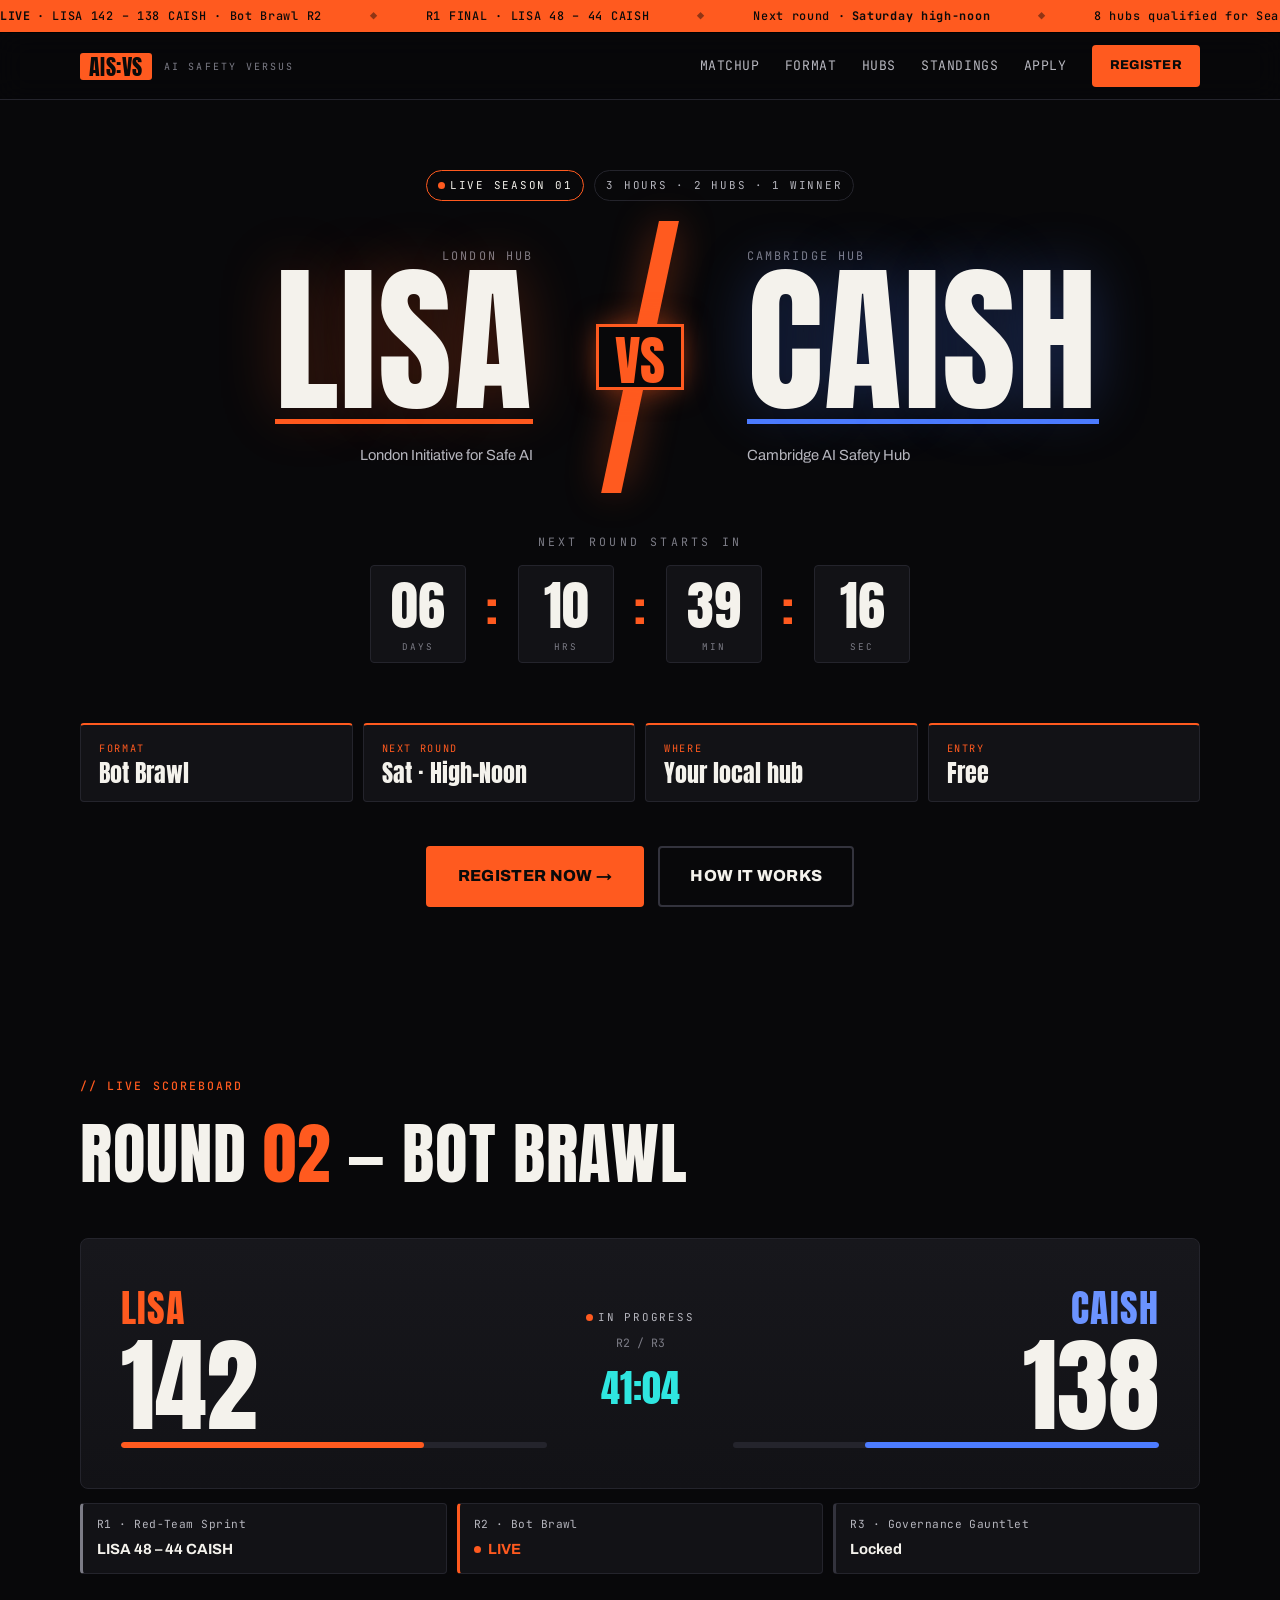
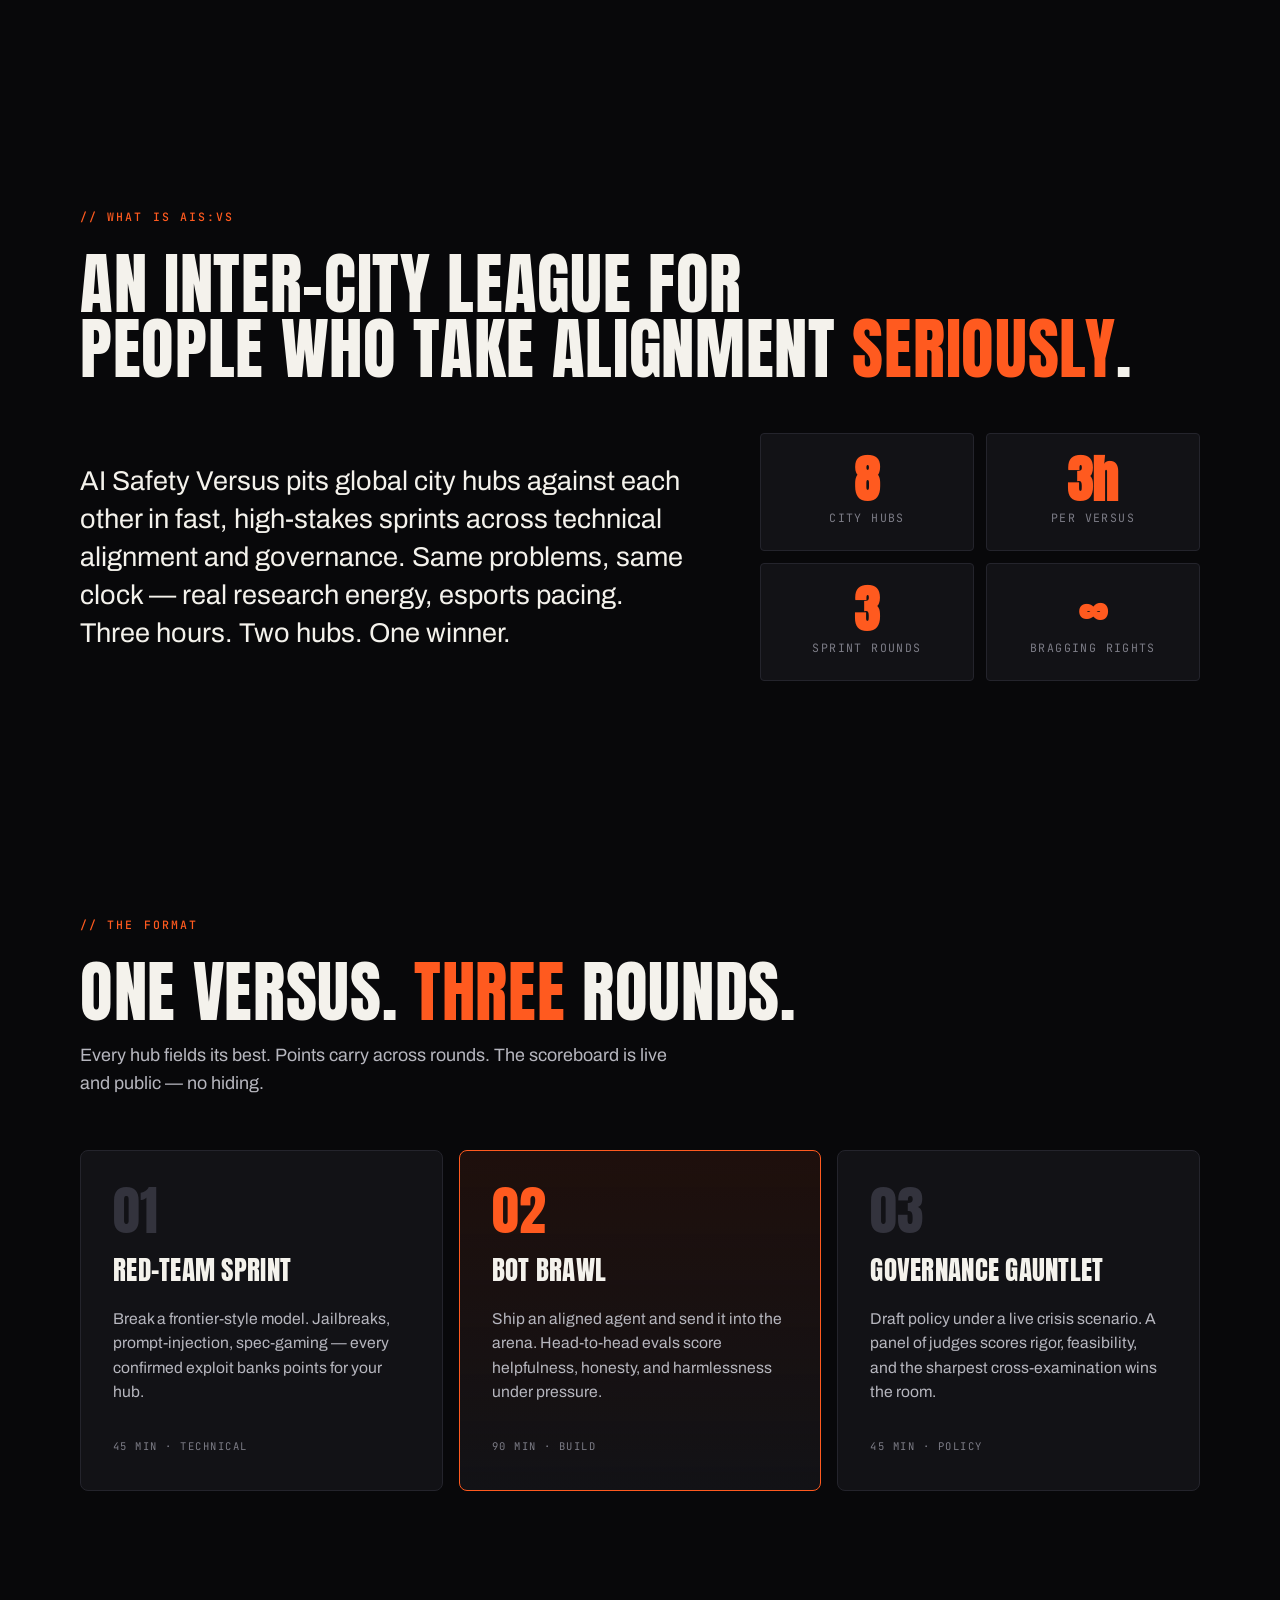
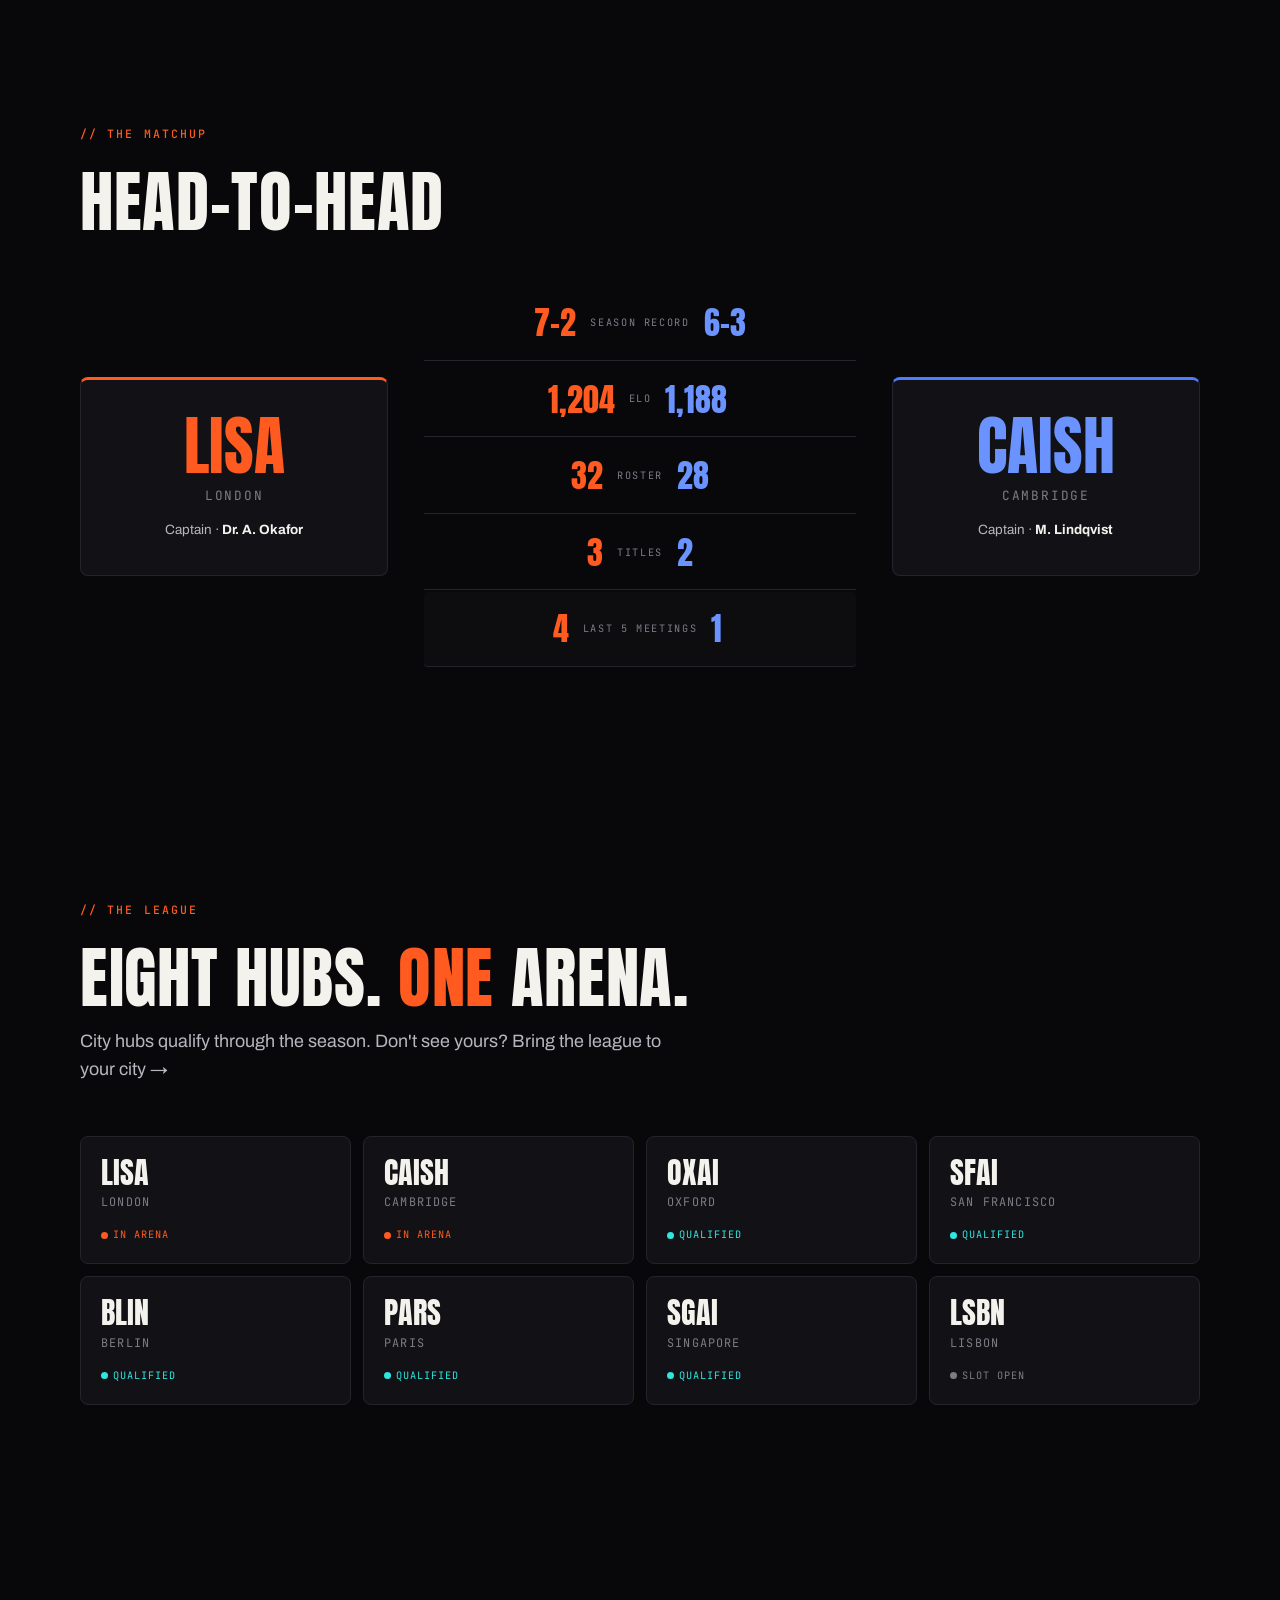
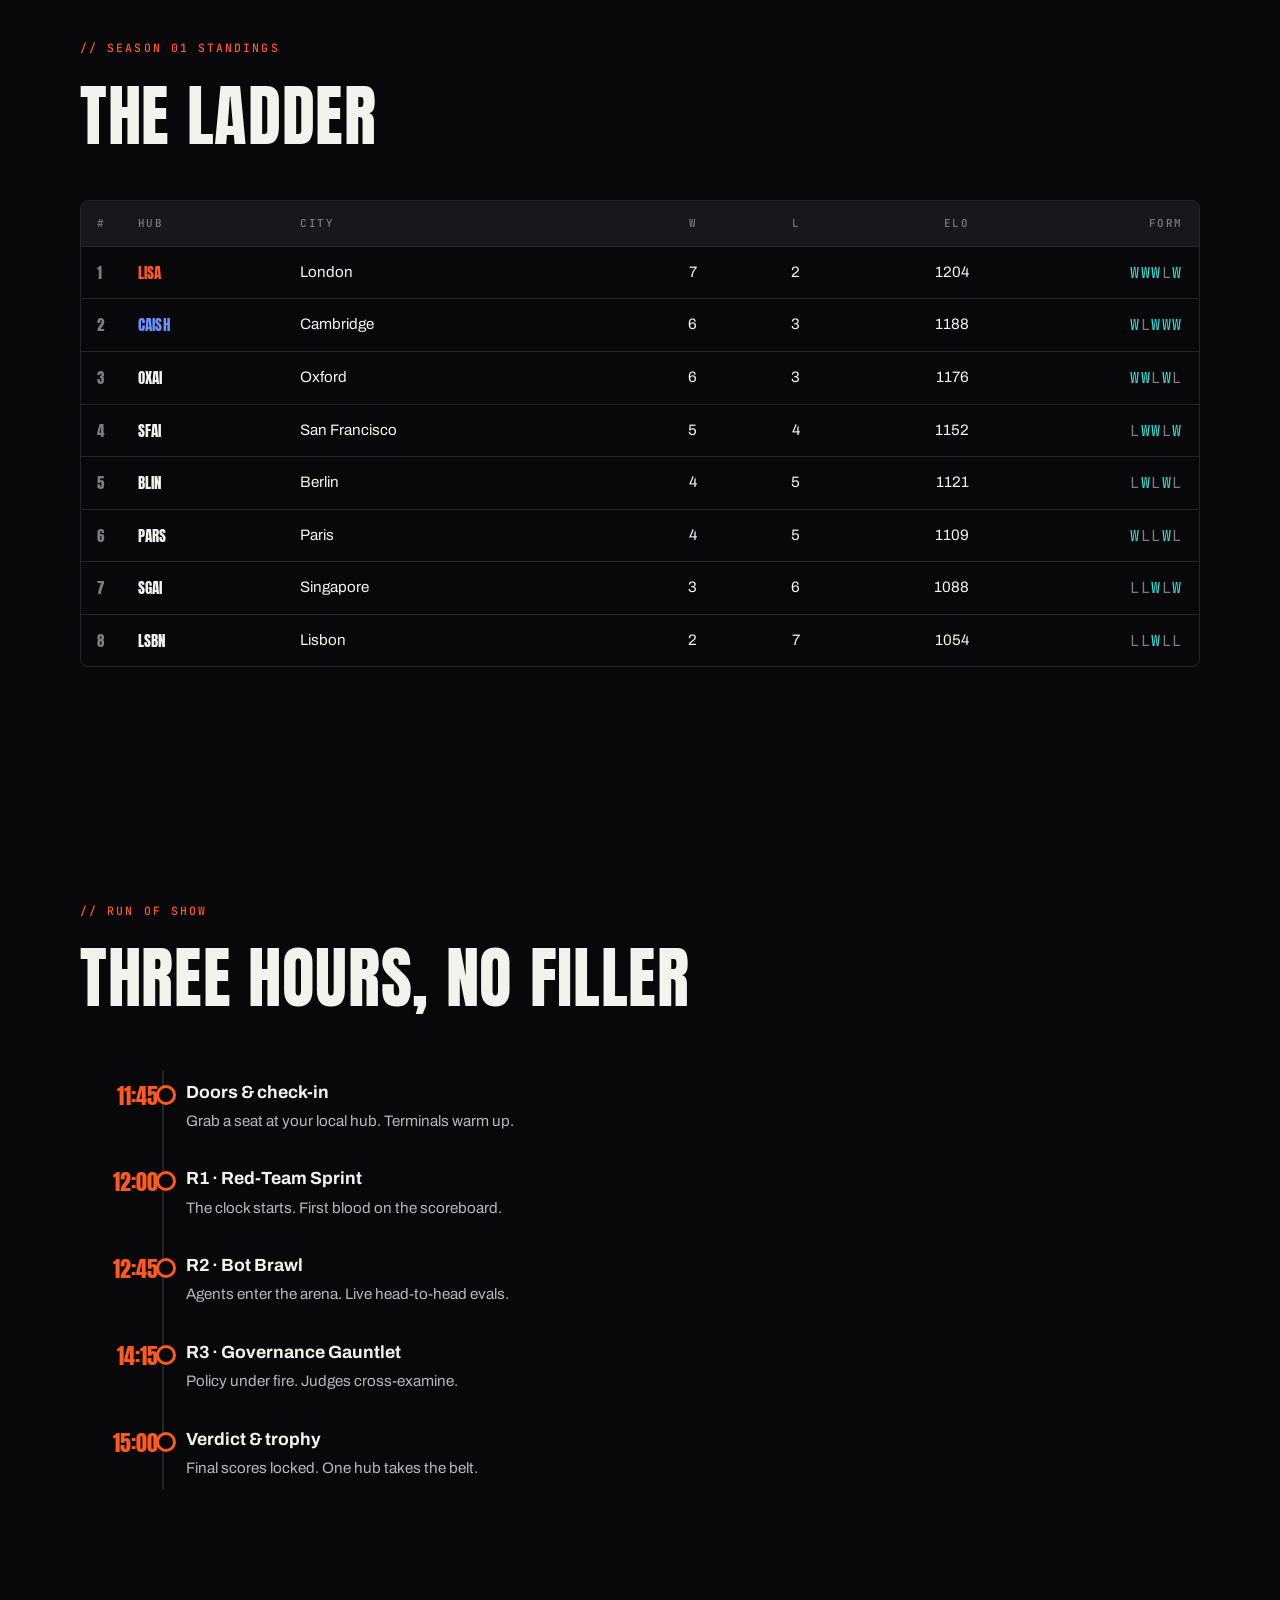
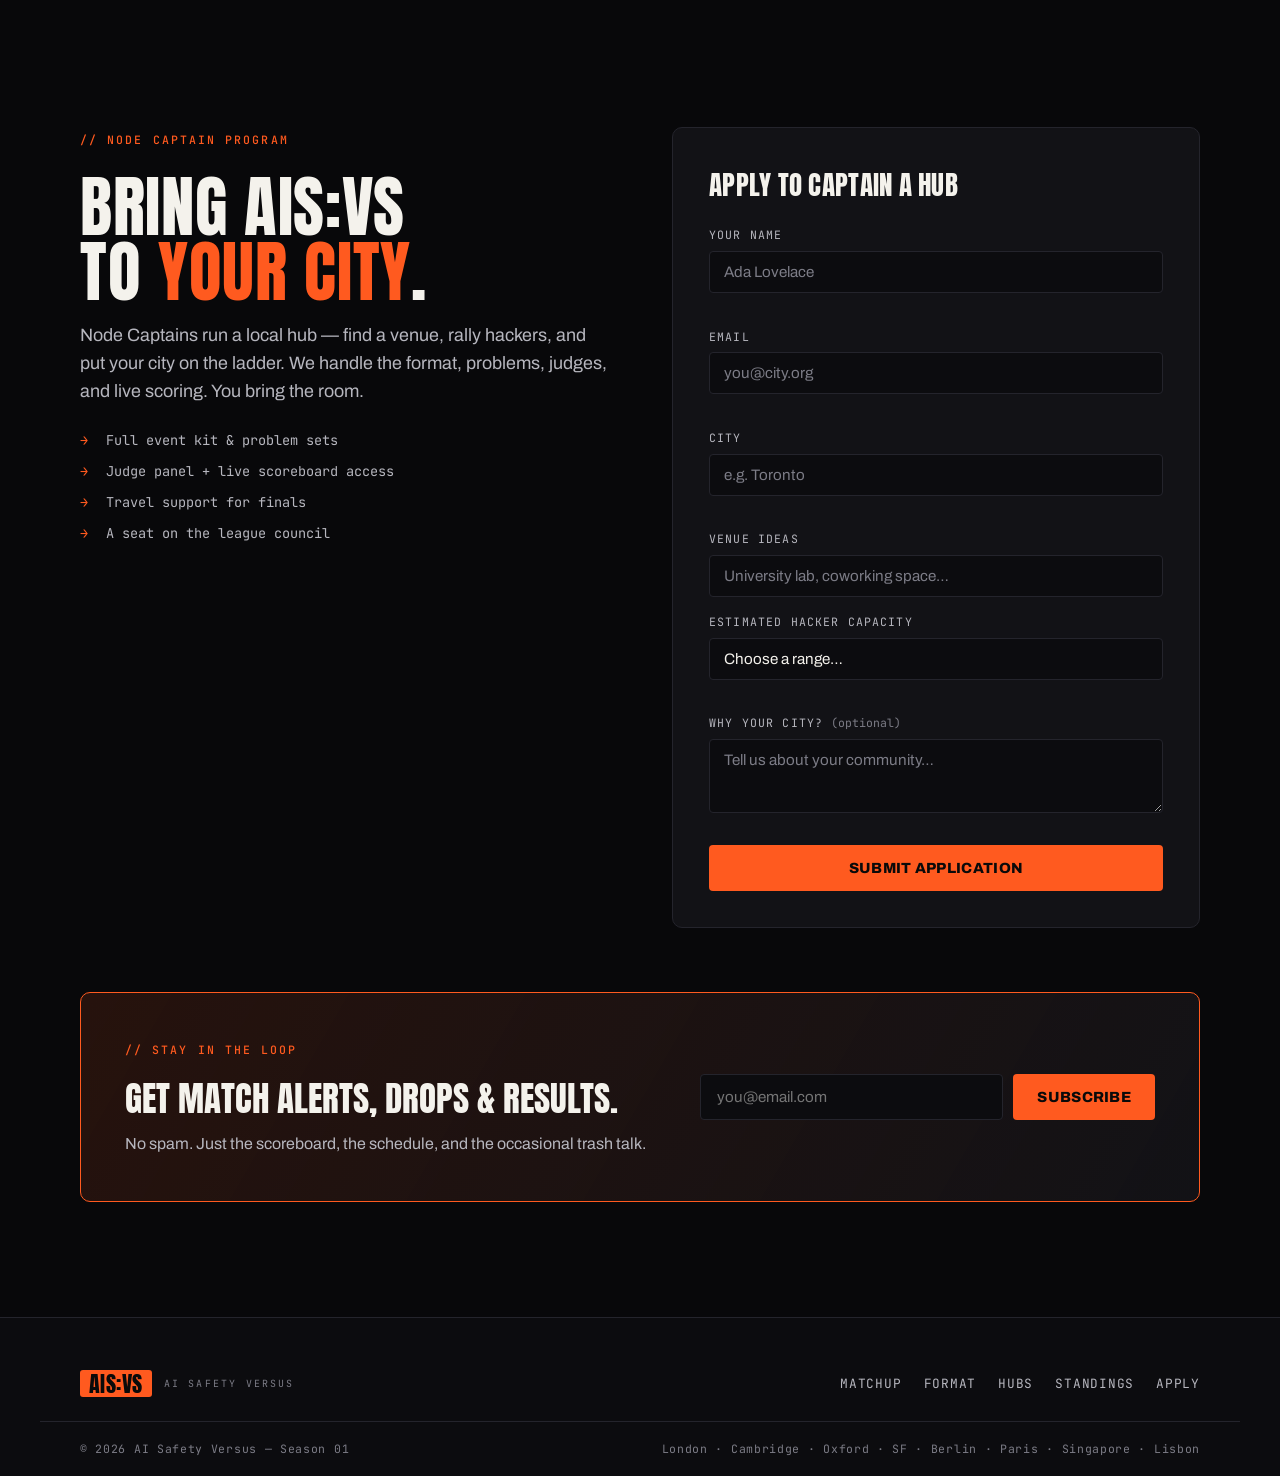
==== index.html @ 10d90e82 "Build AIS:VS website — LISA vs CAISH Season 01 MVP Add the official AI Safety Versus (AIS:VS) site: " ====
<!DOCTYPE html>
<html lang="en">
<head>
  <meta charset="UTF-8" />
  <meta name="viewport" content="width=device-width, initial-scale=1.0" />
  <title>AIS:VS — AI Safety Versus</title>
  <meta name="description" content="AI Safety Versus (AIS:VS): the inter-city AI safety hackathon league. Global city hubs go head-to-head in technical alignment and governance sprints. This weekend: LISA (London) vs CAISH (Cambridge)." />
  <meta name="theme-color" content="#0a0a0c" />

  <!-- Open Graph -->
  <meta property="og:title" content="AIS:VS — AI Safety Versus" />
  <meta property="og:description" content="3 Hours. 2 Hubs. 1 Winner. LISA vs CAISH — this Saturday, high-noon." />
  <meta property="og:type" content="website" />

  <link rel="icon" href="assets/favicon.svg" type="image/svg+xml" />

  <link rel="preconnect" href="https://fonts.googleapis.com" />
  <link rel="preconnect" href="https://fonts.gstatic.com" crossorigin />
  <link href="https://fonts.googleapis.com/css2?family=Anton&family=Archivo:wght@400;500;600;700;800;900&family=JetBrains+Mono:wght@400;500;700&display=swap" rel="stylesheet" />

  <link rel="stylesheet" href="styles.css" />
</head>
<body>
  <!-- ===== LIVE TICKER ===== -->
  <div class="ticker" id="ticker" aria-hidden="true">
    <div class="ticker__track" id="tickerTrack"></div>
  </div>

  <!-- ===== NAV ===== -->
  <header class="nav" id="nav">
    <div class="nav__inner">
      <a href="#top" class="brand" aria-label="AIS:VS home">
        <span class="brand__mark">AIS:VS</span>
        <span class="brand__sub">AI&nbsp;SAFETY&nbsp;VERSUS</span>
      </a>
      <nav class="nav__links" id="navLinks">
        <a href="#matchup">Matchup</a>
        <a href="#format">Format</a>
        <a href="#hubs">Hubs</a>
        <a href="#standings">Standings</a>
        <a href="#apply">Apply</a>
        <a href="#register" class="btn btn--sm btn--solid">Register</a>
      </nav>
      <button class="nav__toggle" id="navToggle" aria-label="Toggle menu" aria-expanded="false">
        <span></span><span></span><span></span>
      </button>
    </div>
  </header>

  <main id="top">
    <!-- ===== HERO / VERSUS ===== -->
    <section class="hero" id="hero">
      <div class="hero__grid-bg" aria-hidden="true"></div>
      <div class="hero__meta-top">
        <span class="tag tag--live"><span class="dot"></span>LIVE SEASON 01</span>
        <span class="tag">3 HOURS · 2 HUBS · 1 WINNER</span>
      </div>

      <div class="versus">
        <div class="versus__side versus__side--a">
          <span class="versus__label">LONDON HUB</span>
          <h1 class="versus__name">LISA</h1>
          <span class="versus__desc">London Initiative for Safe AI</span>
        </div>

        <div class="versus__vs" aria-hidden="true">
          <span class="versus__slash"></span>
          <span class="versus__vstext">VS</span>
        </div>

        <div class="versus__side versus__side--b">
          <span class="versus__label">CAMBRIDGE HUB</span>
          <h1 class="versus__name">CAISH</h1>
          <span class="versus__desc">Cambridge AI Safety Hub</span>
        </div>
      </div>

      <!-- Countdown -->
      <div class="countdown" id="countdown" aria-label="Countdown to next round">
        <span class="countdown__label">NEXT ROUND STARTS IN</span>
        <div class="countdown__clock" id="clock">
          <div class="cd"><span id="cd-d">00</span><small>DAYS</small></div>
          <span class="cd__sep">:</span>
          <div class="cd"><span id="cd-h">00</span><small>HRS</small></div>
          <span class="cd__sep">:</span>
          <div class="cd"><span id="cd-m">00</span><small>MIN</small></div>
          <span class="cd__sep">:</span>
          <div class="cd"><span id="cd-s">00</span><small>SEC</small></div>
        </div>
      </div>

      <!-- Meta cards -->
      <div class="metacards">
        <div class="metacard"><span class="metacard__k">FORMAT</span><span class="metacard__v">Bot Brawl</span></div>
        <div class="metacard"><span class="metacard__k">NEXT ROUND</span><span class="metacard__v">Sat · High-Noon</span></div>
        <div class="metacard"><span class="metacard__k">WHERE</span><span class="metacard__v">Your local hub</span></div>
        <div class="metacard"><span class="metacard__k">ENTRY</span><span class="metacard__v">Free</span></div>
      </div>

      <div class="hero__cta">
        <a href="#register" class="btn btn--solid btn--lg">Register Now →</a>
        <a href="#format" class="btn btn--ghost btn--lg">How it works</a>
      </div>
    </section>

    <!-- ===== LIVE SCOREBOARD ===== -->
    <section class="scoreboard reveal" id="scoreboard">
      <div class="section-head">
        <span class="eyebrow">// LIVE SCOREBOARD</span>
        <h2 class="section-title">Round <span class="accent">02</span> — Bot Brawl</h2>
      </div>

      <div class="board">
        <div class="board__team board__team--a">
          <div class="board__name">LISA</div>
          <div class="board__score" data-count="142">0</div>
          <div class="board__meter"><i style="--w:71%"></i></div>
        </div>

        <div class="board__center">
          <span class="board__status"><span class="dot"></span>IN PROGRESS</span>
          <span class="board__round">R2 / R3</span>
          <span class="board__timer" id="boardTimer">41:07</span>
        </div>

        <div class="board__team board__team--b">
          <div class="board__name">CAISH</div>
          <div class="board__score" data-count="138">0</div>
          <div class="board__meter board__meter--b"><i style="--w:69%"></i></div>
        </div>
      </div>

      <div class="board__rounds">
        <div class="roundpill roundpill--done"><span>R1 · Red-Team Sprint</span><b>LISA 48 – 44 CAISH</b></div>
        <div class="roundpill roundpill--live"><span>R2 · Bot Brawl</span><b class="live-txt"><span class="dot"></span>LIVE</b></div>
        <div class="roundpill"><span>R3 · Governance Gauntlet</span><b>Locked</b></div>
      </div>
    </section>

    <!-- ===== ABOUT ===== -->
    <section class="about reveal" id="about">
      <div class="section-head">
        <span class="eyebrow">// WHAT IS AIS:VS</span>
        <h2 class="section-title">An inter-city league for<br />people who take alignment <span class="accent">seriously</span>.</h2>
      </div>
      <div class="about__grid">
        <p class="about__lede">AI&nbsp;Safety&nbsp;Versus pits global city hubs against each other in fast, high-stakes sprints across technical alignment and governance. Same problems, same clock — real research energy, esports pacing. Three hours. Two hubs. One winner.</p>
        <div class="statgrid">
          <div class="stat"><b>8</b><span>City hubs</span></div>
          <div class="stat"><b>3h</b><span>Per versus</span></div>
          <div class="stat"><b>3</b><span>Sprint rounds</span></div>
          <div class="stat"><b>∞</b><span>Bragging rights</span></div>
        </div>
      </div>
    </section>

    <!-- ===== FORMAT ===== -->
    <section class="format reveal" id="format">
      <div class="section-head">
        <span class="eyebrow">// THE FORMAT</span>
        <h2 class="section-title">One versus. <span class="accent">Three</span> rounds.</h2>
        <p class="section-sub">Every hub fields its best. Points carry across rounds. The scoreboard is live and public — no hiding.</p>
      </div>

      <div class="cards">
        <article class="card">
          <span class="card__idx">01</span>
          <h3 class="card__title">Red-Team Sprint</h3>
          <p class="card__body">Break a frontier-style model. Jailbreaks, prompt-injection, spec-gaming — every confirmed exploit banks points for your hub.</p>
          <span class="card__tag">45 MIN · TECHNICAL</span>
        </article>
        <article class="card card--accent">
          <span class="card__idx">02</span>
          <h3 class="card__title">Bot Brawl</h3>
          <p class="card__body">Ship an aligned agent and send it into the arena. Head-to-head evals score helpfulness, honesty, and harmlessness under pressure.</p>
          <span class="card__tag">90 MIN · BUILD</span>
        </article>
        <article class="card">
          <span class="card__idx">03</span>
          <h3 class="card__title">Governance Gauntlet</h3>
          <p class="card__body">Draft policy under a live crisis scenario. A panel of judges scores rigor, feasibility, and the sharpest cross-examination wins the room.</p>
          <span class="card__tag">45 MIN · POLICY</span>
        </article>
      </div>
    </section>

    <!-- ===== MATCHUP ===== -->
    <section class="matchup reveal" id="matchup">
      <div class="section-head">
        <span class="eyebrow">// THE MATCHUP</span>
        <h2 class="section-title">Head&#8209;to&#8209;head</h2>
      </div>

      <div class="h2h">
        <div class="h2h__col h2h__col--a">
          <div class="h2h__crest">LISA</div>
          <div class="h2h__city">London</div>
          <div class="h2h__cap">Captain · <b>Dr. A. Okafor</b></div>
        </div>

        <div class="h2h__mid">
          <div class="h2h__row"><span class="h2h__a">7-2</span><em>SEASON RECORD</em><span class="h2h__b">6-3</span></div>
          <div class="h2h__row"><span class="h2h__a">1,204</span><em>ELO</em><span class="h2h__b">1,188</span></div>
          <div class="h2h__row"><span class="h2h__a">32</span><em>ROSTER</em><span class="h2h__b">28</span></div>
          <div class="h2h__row"><span class="h2h__a">3</span><em>TITLES</em><span class="h2h__b">2</span></div>
          <div class="h2h__row h2h__row--head"><span class="h2h__a">4</span><em>LAST 5 MEETINGS</em><span class="h2h__b">1</span></div>
        </div>

        <div class="h2h__col h2h__col--b">
          <div class="h2h__crest">CAISH</div>
          <div class="h2h__city">Cambridge</div>
          <div class="h2h__cap">Captain · <b>M. Lindqvist</b></div>
        </div>
      </div>
    </section>

    <!-- ===== CITY HUBS ===== -->
    <section class="hubs reveal" id="hubs">
      <div class="section-head">
        <span class="eyebrow">// THE LEAGUE</span>
        <h2 class="section-title">Eight hubs. <span class="accent">One</span> arena.</h2>
        <p class="section-sub">City hubs qualify through the season. Don't see yours? Bring the league to your city →</p>
      </div>
      <div class="hubgrid" id="hubgrid"><!-- injected by app.js --></div>
    </section>

    <!-- ===== STANDINGS ===== -->
    <section class="standings reveal" id="standings">
      <div class="section-head">
        <span class="eyebrow">// SEASON 01 STANDINGS</span>
        <h2 class="section-title">The ladder</h2>
      </div>
      <div class="table-wrap">
        <table class="ladder">
          <thead>
            <tr><th>#</th><th>Hub</th><th>City</th><th class="num">W</th><th class="num">L</th><th class="num">ELO</th><th class="num">Form</th></tr>
          </thead>
          <tbody id="ladderBody"><!-- injected by app.js --></tbody>
        </table>
      </div>
    </section>

    <!-- ===== SCHEDULE ===== -->
    <section class="schedule reveal" id="schedule">
      <div class="section-head">
        <span class="eyebrow">// RUN OF SHOW</span>
        <h2 class="section-title">Three hours, no filler</h2>
      </div>
      <ol class="timeline">
        <li><span class="timeline__t">11:45</span><div><b>Doors &amp; check-in</b><p>Grab a seat at your local hub. Terminals warm up.</p></div></li>
        <li><span class="timeline__t">12:00</span><div><b>R1 · Red-Team Sprint</b><p>The clock starts. First blood on the scoreboard.</p></div></li>
        <li><span class="timeline__t">12:45</span><div><b>R2 · Bot Brawl</b><p>Agents enter the arena. Live head-to-head evals.</p></div></li>
        <li><span class="timeline__t">14:15</span><div><b>R3 · Governance Gauntlet</b><p>Policy under fire. Judges cross-examine.</p></div></li>
        <li><span class="timeline__t">15:00</span><div><b>Verdict &amp; trophy</b><p>Final scores locked. One hub takes the belt.</p></div></li>
      </ol>
    </section>

    <!-- ===== APPLY: NODE CAPTAIN + NEWSLETTER ===== -->
    <section class="apply reveal" id="apply">
      <div class="apply__grid">
        <div class="apply__intro">
          <span class="eyebrow">// NODE CAPTAIN PROGRAM</span>
          <h2 class="section-title">Bring AIS:VS<br />to <span class="accent">your city</span>.</h2>
          <p class="section-sub">Node Captains run a local hub — find a venue, rally hackers, and put your city on the ladder. We handle the format, problems, judges, and live scoring. You bring the room.</p>
          <ul class="perks">
            <li>Full event kit &amp; problem sets</li>
            <li>Judge panel + live scoreboard access</li>
            <li>Travel support for finals</li>
            <li>A seat on the league council</li>
          </ul>
        </div>

        <form class="form" id="captainForm" novalidate>
          <h3 class="form__title">Apply to captain a hub</h3>

          <div class="field">
            <label for="f-name">Your name</label>
            <input id="f-name" name="name" type="text" autocomplete="name" required placeholder="Ada Lovelace" />
            <span class="field__err" data-for="name"></span>
          </div>

          <div class="field">
            <label for="f-email">Email</label>
            <input id="f-email" name="email" type="email" autocomplete="email" required placeholder="you@city.org" />
            <span class="field__err" data-for="email"></span>
          </div>

          <div class="field">
            <label for="f-city">City</label>
            <input id="f-city" name="city" type="text" required placeholder="e.g. Toronto" />
            <span class="field__err" data-for="city"></span>
          </div>

          <div class="field">
            <label for="f-venue">Venue ideas</label>
            <input id="f-venue" name="venue" type="text" placeholder="University lab, coworking space…" />
          </div>

          <div class="field">
            <label for="f-capacity">Estimated hacker capacity</label>
            <select id="f-capacity" name="capacity" required>
              <option value="" disabled selected>Choose a range…</option>
              <option>Under 20</option>
              <option>20–50</option>
              <option>50–100</option>
              <option>100+</option>
            </select>
            <span class="field__err" data-for="capacity"></span>
          </div>

          <div class="field">
            <label for="f-note">Why your city? <span class="opt">(optional)</span></label>
            <textarea id="f-note" name="note" rows="3" placeholder="Tell us about your community…"></textarea>
          </div>

          <button type="submit" class="btn btn--solid btn--block">Submit application</button>
          <p class="form__ok" id="formOk" hidden>✓ Application received. We'll be in touch at the email above.</p>
        </form>
      </div>

      <!-- Newsletter -->
      <div class="newsletter" id="register">
        <div class="newsletter__text">
          <span class="eyebrow">// STAY IN THE LOOP</span>
          <h3>Get match alerts, drops &amp; results.</h3>
          <p>No spam. Just the scoreboard, the schedule, and the occasional trash talk.</p>
        </div>
        <form class="newsletter__form" id="newsForm" novalidate>
          <input id="newsEmail" type="email" required placeholder="you@email.com" aria-label="Email address" />
          <button type="submit" class="btn btn--solid">Subscribe</button>
          <p class="newsletter__ok" id="newsOk" hidden>✓ You're on the list.</p>
        </form>
      </div>
    </section>
  </main>

  <!-- ===== FOOTER ===== -->
  <footer class="footer">
    <div class="footer__top">
      <div class="brand">
        <span class="brand__mark">AIS:VS</span>
        <span class="brand__sub">AI&nbsp;SAFETY&nbsp;VERSUS</span>
      </div>
      <nav class="footer__links">
        <a href="#matchup">Matchup</a>
        <a href="#format">Format</a>
        <a href="#hubs">Hubs</a>
        <a href="#standings">Standings</a>
        <a href="#apply">Apply</a>
      </nav>
    </div>
    <div class="footer__bar">
      <span>© <span id="year"></span> AI Safety Versus — Season 01</span>
      <span class="footer__cities">London · Cambridge · Oxford · SF · Berlin · Paris · Singapore · Lisbon</span>
    </div>
  </footer>

  <script src="app.js"></script>
</body>
</html>
---- styles.css ----
/* ============================================================
   AIS:VS — AI Safety Versus
   Design system: esports energy × research-lab precision
   ============================================================ */

:root {
  /* palette */
  --bg:        #08080a;
  --bg-2:      #0c0c0f;
  --panel:     #121216;
  --panel-2:   #17171c;
  --line:      #24242c;
  --line-2:    #33333d;

  --ink:       #f4f2ec;
  --ink-dim:   #b6b6be;
  --ink-mute:  #7c7c86;

  --orange:    #ff5a1f;   /* brand / LISA */
  --orange-2:  #ff7a3c;
  --blue:      #4d7cff;   /* CAISH */
  --blue-2:    #6b93ff;
  --cyan:      #2fe6e0;   /* terminal accent */

  --a: var(--orange);     /* team A */
  --b: var(--blue);       /* team B */

  /* type */
  --display: "Anton", "Archivo", system-ui, sans-serif;
  --sans: "Archivo", system-ui, -apple-system, sans-serif;
  --mono: "JetBrains Mono", ui-monospace, monospace;

  --maxw: 1200px;
  --nav-h: 66px;
  --radius: 4px;
  --ease: cubic-bezier(.2,.7,.2,1);
}

* { box-sizing: border-box; }

html { scroll-behavior: smooth; scroll-padding-top: calc(var(--nav-h) + 44px); }

body {
  margin: 0;
  background: var(--bg);
  color: var(--ink);
  font-family: var(--sans);
  font-size: 16px;
  line-height: 1.55;
  -webkit-font-smoothing: antialiased;
  overflow-x: hidden;
}

img { max-width: 100%; display: block; }
a { color: inherit; text-decoration: none; }

::selection { background: var(--orange); color: #000; }

/* ---------- shared ---------- */
.accent { color: var(--orange); }

.eyebrow {
  font-family: var(--mono);
  font-size: .72rem;
  letter-spacing: .18em;
  color: var(--orange);
  text-transform: uppercase;
  font-weight: 500;
}

section {
  max-width: var(--maxw);
  margin: 0 auto;
  padding: clamp(56px, 9vw, 120px) clamp(18px, 5vw, 40px);
}

.section-head { margin-bottom: clamp(28px, 5vw, 52px); }

.section-title {
  font-family: var(--display);
  font-weight: 400;
  font-size: clamp(2.1rem, 6vw, 4.2rem);
  line-height: .96;
  letter-spacing: .01em;
  text-transform: uppercase;
  margin: .35em 0 0;
}

.section-sub {
  color: var(--ink-dim);
  max-width: 60ch;
  margin: 1em 0 0;
  font-size: clamp(1rem, 1.4vw, 1.12rem);
}

/* ---------- buttons ---------- */
.btn {
  --pad: 13px 22px;
  display: inline-flex;
  align-items: center;
  justify-content: center;
  gap: .5em;
  padding: var(--pad);
  font-family: var(--sans);
  font-weight: 800;
  font-size: .92rem;
  letter-spacing: .02em;
  text-transform: uppercase;
  border: 2px solid transparent;
  border-radius: var(--radius);
  cursor: pointer;
  transition: transform .12s var(--ease), background .18s, color .18s, box-shadow .18s;
  white-space: nowrap;
}
.btn:active { transform: translateY(1px); }
.btn--solid { background: var(--orange); color: #0a0a0a; }
.btn--solid:hover { background: var(--orange-2); box-shadow: 0 0 0 1px var(--orange), 0 8px 30px -8px var(--orange); }
.btn--ghost { border-color: var(--line-2); color: var(--ink); background: transparent; }
.btn--ghost:hover { border-color: var(--ink); background: rgba(255,255,255,.04); }
.btn--sm { --pad: 9px 16px; font-size: .8rem; }
.btn--lg { --pad: 16px 30px; font-size: 1rem; }
.btn--block { width: 100%; margin-top: 8px; }

/* ---------- tags / dots ---------- */
.tag {
  display: inline-flex; align-items: center; gap: .5em;
  font-family: var(--mono);
  font-size: .68rem;
  letter-spacing: .16em;
  color: var(--ink-dim);
  border: 1px solid var(--line);
  padding: 6px 11px;
  border-radius: 999px;
  text-transform: uppercase;
}
.tag--live { color: var(--ink); border-color: var(--orange); }
.dot {
  width: 7px; height: 7px; border-radius: 50%;
  background: var(--orange);
  box-shadow: 0 0 0 0 rgba(255,90,31,.6);
  animation: pulse 1.6s infinite;
  display: inline-block;
}
@keyframes pulse {
  0%   { box-shadow: 0 0 0 0 rgba(255,90,31,.55); }
  70%  { box-shadow: 0 0 0 7px rgba(255,90,31,0); }
  100% { box-shadow: 0 0 0 0 rgba(255,90,31,0); }
}

/* ============================================================
   TICKER
   ============================================================ */
.ticker {
  position: relative;
  z-index: 60;
  background: var(--orange);
  color: #0a0a0a;
  overflow: hidden;
  border-bottom: 1px solid #000;
}
.ticker__track {
  display: inline-flex;
  gap: 3rem;
  white-space: nowrap;
  padding: 7px 0;
  font-family: var(--mono);
  font-size: .74rem;
  letter-spacing: .06em;
  font-weight: 500;
  will-change: transform;
  animation: scroll-x 34s linear infinite;
}
.ticker:hover .ticker__track { animation-play-state: paused; }
.ticker__track span { display: inline-flex; align-items: center; gap: .5em; }
.ticker__track b { font-weight: 700; }
.ticker__track .sep { opacity: .45; }
@keyframes scroll-x { from { transform: translateX(0); } to { transform: translateX(-50%); } }

/* ============================================================
   NAV
   ============================================================ */
.nav {
  position: sticky;
  top: 0;
  z-index: 50;
  background: rgba(8,8,10,.72);
  backdrop-filter: blur(14px);
  border-bottom: 1px solid var(--line);
  transition: border-color .3s, background .3s;
}
.nav.is-scrolled { background: rgba(8,8,10,.92); }
.nav__inner {
  max-width: var(--maxw);
  margin: 0 auto;
  height: var(--nav-h);
  padding: 0 clamp(18px, 5vw, 40px);
  display: flex;
  align-items: center;
  justify-content: space-between;
}
.brand { display: inline-flex; align-items: center; gap: 12px; }
.brand__mark {
  font-family: var(--display);
  font-size: 1.4rem;
  letter-spacing: .02em;
  background: var(--orange);
  color: #0a0a0a;
  padding: 3px 9px 1px;
  border-radius: 3px;
  line-height: 1;
}
.brand__sub {
  font-family: var(--mono);
  font-size: .62rem;
  letter-spacing: .22em;
  color: var(--ink-mute);
}
.nav__links { display: flex; align-items: center; gap: clamp(14px, 2vw, 30px); }
.nav__links > a:not(.btn) {
  font-family: var(--mono);
  font-size: .82rem;
  letter-spacing: .04em;
  color: var(--ink-dim);
  text-transform: uppercase;
  transition: color .15s;
  position: relative;
}
.nav__links > a:not(.btn):hover { color: var(--ink); }
.nav__links > a:not(.btn)::after {
  content: ""; position: absolute; left: 0; bottom: -6px;
  width: 0; height: 2px; background: var(--orange);
  transition: width .2s var(--ease);
}
.nav__links > a:not(.btn):hover::after { width: 100%; }

.nav__toggle {
  display: none;
  flex-direction: column;
  gap: 5px;
  background: none; border: none; cursor: pointer; padding: 8px;
}
.nav__toggle span { width: 24px; height: 2px; background: var(--ink); transition: .25s var(--ease); }
.nav__toggle[aria-expanded="true"] span:nth-child(1) { transform: translateY(7px) rotate(45deg); }
.nav__toggle[aria-expanded="true"] span:nth-child(2) { opacity: 0; }
.nav__toggle[aria-expanded="true"] span:nth-child(3) { transform: translateY(-7px) rotate(-45deg); }

/* ============================================================
   HERO / VERSUS
   ============================================================ */
.hero {
  position: relative;
  padding-top: clamp(40px, 6vw, 70px);
  padding-bottom: clamp(48px, 7vw, 90px);
  overflow: hidden;
}
.hero__grid-bg {
  position: absolute; inset: 0;
  background-image:
    linear-gradient(var(--line) 1px, transparent 1px),
    linear-gradient(90deg, var(--line) 1px, transparent 1px);
  background-size: 46px 46px;
  mask-image: radial-gradient(ellipse 80% 60% at 50% 30%, #000 20%, transparent 75%);
  opacity: .4;
  z-index: 0;
}
.hero > * { position: relative; z-index: 1; }

.hero__meta-top {
  display: flex; flex-wrap: wrap; gap: 10px;
  justify-content: center;
  margin-bottom: clamp(26px, 4vw, 46px);
}

.versus {
  display: grid;
  grid-template-columns: 1fr auto 1fr;
  align-items: center;
  gap: clamp(8px, 2vw, 24px);
  position: relative;
}
.versus::before {
  /* diagonal split accent */
  content: "";
  position: absolute;
  top: -12%; bottom: -12%; left: 50%;
  width: clamp(10px, 1.6vw, 20px);
  background: var(--orange);
  transform: translateX(-50%) skewX(-12deg);
  z-index: 0;
  box-shadow: 0 0 40px -6px var(--orange);
}
.versus__side { position: relative; z-index: 1; display: flex; flex-direction: column; }
.versus__side--a { text-align: right; padding-right: clamp(12px, 3vw, 40px); }
.versus__side--b { text-align: left;  padding-left:  clamp(12px, 3vw, 40px); }

.versus__label {
  font-family: var(--mono);
  font-size: clamp(.6rem, 1.2vw, .74rem);
  letter-spacing: .18em;
  color: var(--ink-mute);
  text-transform: uppercase;
}
.versus__name {
  font-family: var(--display);
  font-weight: 400;
  font-size: clamp(3.4rem, 15vw, 10rem);
  line-height: .82;
  letter-spacing: .01em;
  margin: .06em 0;
  text-transform: uppercase;
}
.versus__side--a .versus__name {
  color: var(--ink);
  text-shadow: 0 0 60px rgba(255,90,31,.25);
}
.versus__side--b .versus__name {
  color: var(--ink);
  text-shadow: 0 0 60px rgba(77,124,255,.28);
}
.versus__side--a .versus__name { border-bottom: 5px solid var(--orange); display: inline-block; padding-bottom: .08em; align-self: flex-end; }
.versus__side--b .versus__name { border-bottom: 5px solid var(--blue); display: inline-block; padding-bottom: .08em; align-self: flex-start; }
.versus__desc {
  font-size: clamp(.7rem, 1.3vw, .92rem);
  color: var(--ink-dim);
  margin-top: .7em;
}

.versus__vs {
  position: relative; z-index: 2;
  display: grid; place-items: center;
}
.versus__vstext {
  font-family: var(--display);
  font-size: clamp(1.6rem, 5vw, 3.4rem);
  color: var(--orange);
  background: var(--bg);
  border: 3px solid var(--orange);
  padding: .12em .3em 0;
  line-height: 1;
  box-shadow: 0 0 30px -4px rgba(255,90,31,.6);
}

/* countdown */
.countdown {
  margin: clamp(38px, 6vw, 66px) auto 0;
  text-align: center;
}
.countdown__label {
  font-family: var(--mono);
  font-size: .72rem;
  letter-spacing: .28em;
  color: var(--ink-mute);
  display: block;
  margin-bottom: 14px;
}
.countdown__clock {
  display: inline-flex;
  align-items: flex-start;
  gap: clamp(8px, 2vw, 20px);
}
.cd {
  display: flex; flex-direction: column; align-items: center;
  min-width: clamp(58px, 12vw, 96px);
  background: var(--panel);
  border: 1px solid var(--line);
  border-radius: var(--radius);
  padding: 12px 6px 8px;
}
.cd > span {
  font-family: var(--display);
  font-size: clamp(1.9rem, 6vw, 3.4rem);
  line-height: 1;
  color: var(--ink);
  font-variant-numeric: tabular-nums;
}
.cd > small {
  font-family: var(--mono);
  font-size: .58rem;
  letter-spacing: .2em;
  color: var(--ink-mute);
  margin-top: 8px;
}
.cd__sep {
  font-family: var(--display);
  font-size: clamp(1.6rem, 5vw, 3rem);
  color: var(--orange);
  padding-top: 8px;
}

/* meta cards */
.metacards {
  margin-top: clamp(38px, 6vw, 60px);
  display: grid;
  grid-template-columns: repeat(4, 1fr);
  gap: 10px;
}
.metacard {
  background: var(--panel);
  border: 1px solid var(--line);
  border-top: 2px solid var(--orange);
  border-radius: var(--radius);
  padding: 16px 18px;
  display: flex; flex-direction: column; gap: 4px;
}
.metacard__k { font-family: var(--mono); font-size: .64rem; letter-spacing: .16em; color: var(--orange); }
.metacard__v { font-family: var(--display); font-size: clamp(1.05rem, 2.4vw, 1.5rem); line-height: 1; }

.hero__cta {
  margin-top: clamp(30px, 5vw, 44px);
  display: flex; flex-wrap: wrap; gap: 14px; justify-content: center;
}

/* ============================================================
   SCOREBOARD
   ============================================================ */
.scoreboard { padding-top: clamp(40px, 6vw, 80px); }
.board {
  display: grid;
  grid-template-columns: 1fr auto 1fr;
  align-items: center;
  gap: clamp(12px, 3vw, 40px);
  background: linear-gradient(180deg, var(--panel-2), var(--panel));
  border: 1px solid var(--line);
  border-radius: 8px;
  padding: clamp(22px, 4vw, 40px);
}
.board__team { display: flex; flex-direction: column; }
.board__team--b { text-align: right; align-items: flex-end; }
.board__name { font-family: var(--display); font-size: clamp(1.4rem, 4vw, 2.4rem); letter-spacing: .03em; }
.board__team--a .board__name { color: var(--orange); }
.board__team--b .board__name { color: var(--blue-2); }
.board__score {
  font-family: var(--display);
  font-size: clamp(3.2rem, 12vw, 6.5rem);
  line-height: .9;
  font-variant-numeric: tabular-nums;
}
.board__meter { height: 6px; width: 100%; background: var(--line); border-radius: 999px; margin-top: 10px; overflow: hidden; }
.board__meter i { display: block; height: 100%; width: var(--w); background: var(--orange); border-radius: 999px; transition: width 1.4s var(--ease); }
.board__meter--b i { background: var(--blue); margin-left: auto; }

.board__center { text-align: center; display: flex; flex-direction: column; gap: 8px; align-items: center; }
.board__status {
  font-family: var(--mono); font-size: .68rem; letter-spacing: .16em;
  display: inline-flex; align-items: center; gap: .5em; color: var(--ink-dim);
}
.board__round { font-family: var(--mono); font-size: .72rem; color: var(--ink-mute); }
.board__timer {
  font-family: var(--display);
  font-size: clamp(1.5rem, 4vw, 2.4rem);
  color: var(--cyan);
  font-variant-numeric: tabular-nums;
}

.board__rounds { margin-top: 14px; display: grid; grid-template-columns: repeat(3, 1fr); gap: 10px; }
.roundpill {
  background: var(--panel);
  border: 1px solid var(--line);
  border-left: 3px solid var(--line-2);
  border-radius: var(--radius);
  padding: 12px 14px;
  display: flex; flex-direction: column; gap: 4px;
}
.roundpill span { font-family: var(--mono); font-size: .7rem; letter-spacing: .04em; color: var(--ink-dim); }
.roundpill b { font-size: .92rem; }
.roundpill--done { border-left-color: var(--ink-mute); }
.roundpill--live { border-left-color: var(--orange); }
.live-txt { color: var(--orange); display: inline-flex; align-items: center; gap: .5em; }

/* ============================================================
   ABOUT
   ============================================================ */
.about__grid { display: grid; grid-template-columns: 1.4fr 1fr; gap: clamp(30px, 5vw, 64px); align-items: center; }
.about__lede { font-size: clamp(1.15rem, 2.4vw, 1.7rem); line-height: 1.4; color: var(--ink); }
.statgrid { display: grid; grid-template-columns: repeat(2, 1fr); gap: 12px; }
.stat {
  background: var(--panel); border: 1px solid var(--line); border-radius: var(--radius);
  padding: 20px; text-align: center;
}
.stat b { font-family: var(--display); font-size: clamp(2.2rem, 5vw, 3.2rem); display: block; color: var(--orange); line-height: 1; }
.stat span { font-family: var(--mono); font-size: .72rem; letter-spacing: .12em; color: var(--ink-mute); text-transform: uppercase; }

/* ============================================================
   FORMAT CARDS
   ============================================================ */
.cards { display: grid; grid-template-columns: repeat(3, 1fr); gap: 16px; }
.card {
  background: var(--panel);
  border: 1px solid var(--line);
  border-radius: 8px;
  padding: clamp(22px, 3vw, 32px);
  position: relative;
  overflow: hidden;
  transition: transform .2s var(--ease), border-color .2s;
}
.card:hover { transform: translateY(-4px); border-color: var(--line-2); }
.card__idx {
  font-family: var(--display);
  font-size: 3.4rem;
  color: var(--line-2);
  line-height: 1;
  display: block;
}
.card--accent { border-color: var(--orange); background: linear-gradient(180deg, rgba(255,90,31,.09), var(--panel)); }
.card--accent .card__idx { color: var(--orange); }
.card__title { font-family: var(--display); font-weight: 400; font-size: 1.7rem; margin: 12px 0 8px; text-transform: uppercase; letter-spacing: .01em; }
.card__body { color: var(--ink-dim); font-size: .98rem; }
.card__tag { font-family: var(--mono); font-size: .66rem; letter-spacing: .14em; color: var(--ink-mute); margin-top: 18px; display: inline-block; }

/* ============================================================
   MATCHUP H2H
   ============================================================ */
.h2h {
  display: grid;
  grid-template-columns: 1fr 1.4fr 1fr;
  gap: clamp(14px, 3vw, 36px);
  align-items: center;
}
.h2h__col { text-align: center; padding: clamp(20px, 3vw, 34px) 12px; border: 1px solid var(--line); border-radius: 8px; background: var(--panel); }
.h2h__col--a { border-top: 3px solid var(--orange); }
.h2h__col--b { border-top: 3px solid var(--blue); }
.h2h__crest { font-family: var(--display); font-size: clamp(2.4rem, 6vw, 4rem); line-height: 1; }
.h2h__col--a .h2h__crest { color: var(--orange); }
.h2h__col--b .h2h__crest { color: var(--blue-2); }
.h2h__city { font-family: var(--mono); font-size: .8rem; letter-spacing: .14em; color: var(--ink-mute); text-transform: uppercase; margin-top: 8px; }
.h2h__cap { font-size: .84rem; color: var(--ink-dim); margin-top: 14px; }
.h2h__cap b { color: var(--ink); }

.h2h__mid { display: flex; flex-direction: column; gap: 2px; }
.h2h__row {
  display: grid; grid-template-columns: 1fr auto 1fr; align-items: center;
  padding: 12px 6px; border-bottom: 1px solid var(--line);
}
.h2h__row em {
  font-family: var(--mono); font-style: normal; font-size: .64rem; letter-spacing: .16em;
  color: var(--ink-mute); text-transform: uppercase; padding: 0 14px; text-align: center;
}
.h2h__a, .h2h__b { font-family: var(--display); font-size: clamp(1.3rem, 3vw, 2rem); }
.h2h__a { text-align: right; color: var(--orange); }
.h2h__b { text-align: left;  color: var(--blue-2); }
.h2h__row--head { background: rgba(255,255,255,.02); border-radius: var(--radius); }

/* ============================================================
   HUBS GRID
   ============================================================ */
.hubgrid { display: grid; grid-template-columns: repeat(4, 1fr); gap: 12px; }
.hub {
  background: var(--panel);
  border: 1px solid var(--line);
  border-radius: 8px;
  padding: 20px;
  display: flex; flex-direction: column; gap: 6px;
  transition: transform .18s var(--ease), border-color .18s;
  position: relative;
}
.hub:hover { transform: translateY(-3px); border-color: var(--line-2); }
.hub__code { font-family: var(--display); font-size: 1.9rem; line-height: 1; }
.hub__city { font-family: var(--mono); font-size: .74rem; letter-spacing: .1em; color: var(--ink-mute); text-transform: uppercase; }
.hub__status {
  margin-top: auto;
  font-family: var(--mono); font-size: .64rem; letter-spacing: .1em;
  display: inline-flex; align-items: center; gap: .5em; text-transform: uppercase;
  padding-top: 10px;
}
.hub__status--active { color: var(--orange); }
.hub__status--qualified { color: var(--cyan); }
.hub__status--open { color: var(--ink-mute); }
.hub .dot--cyan { background: var(--cyan); box-shadow: none; animation: none; }
.hub .dot--mute { background: var(--ink-mute); box-shadow: none; animation: none; }

/* ============================================================
   STANDINGS TABLE
   ============================================================ */
.table-wrap { overflow-x: auto; border: 1px solid var(--line); border-radius: 8px; }
.ladder { width: 100%; border-collapse: collapse; min-width: 560px; }
.ladder thead th {
  font-family: var(--mono); font-size: .68rem; letter-spacing: .14em; text-transform: uppercase;
  color: var(--ink-mute); text-align: left; padding: 14px 16px; background: var(--panel-2);
  border-bottom: 1px solid var(--line); font-weight: 500;
}
.ladder th.num, .ladder td.num { text-align: right; }
.ladder tbody td { padding: 14px 16px; border-bottom: 1px solid var(--line); font-size: .95rem; }
.ladder tbody tr:last-child td { border-bottom: none; }
.ladder tbody tr:hover { background: rgba(255,255,255,.02); }
.ladder__rank { font-family: var(--display); font-size: 1.2rem; color: var(--ink-mute); width: 40px; }
.ladder__hub { font-family: var(--display); font-size: 1.15rem; letter-spacing: .02em; }
.ladder tr.is-a .ladder__hub { color: var(--orange); }
.ladder tr.is-b .ladder__hub { color: var(--blue-2); }
.ladder__form { font-family: var(--mono); letter-spacing: .1em; }
.ladder__form .w { color: var(--cyan); }
.ladder__form .l { color: var(--ink-mute); }

/* ============================================================
   SCHEDULE TIMELINE
   ============================================================ */
.timeline { list-style: none; margin: 0; padding: 0; position: relative; }
.timeline::before {
  content: ""; position: absolute; left: 82px; top: 8px; bottom: 8px; width: 2px; background: var(--line);
}
.timeline li { display: grid; grid-template-columns: 82px 1fr; gap: 24px; padding: 16px 0; position: relative; }
.timeline__t {
  font-family: var(--display); font-size: 1.4rem; color: var(--orange); text-align: right;
  font-variant-numeric: tabular-nums; padding-right: 4px;
}
.timeline li::before {
  content: ""; position: absolute; left: 76px; top: 22px;
  width: 14px; height: 14px; border-radius: 50%;
  background: var(--bg); border: 3px solid var(--orange);
}
.timeline b { font-size: 1.1rem; }
.timeline p { margin: 4px 0 0; color: var(--ink-dim); font-size: .95rem; }

/* ============================================================
   APPLY / FORM / NEWSLETTER
   ============================================================ */
.apply__grid { display: grid; grid-template-columns: 1fr 1fr; gap: clamp(28px, 5vw, 64px); align-items: start; }
.perks { list-style: none; margin: 24px 0 0; padding: 0; display: grid; gap: 10px; }
.perks li {
  font-family: var(--mono); font-size: .85rem; color: var(--ink-dim);
  padding-left: 26px; position: relative;
}
.perks li::before { content: "→"; position: absolute; left: 0; color: var(--orange); font-weight: 700; }

.form {
  background: var(--panel);
  border: 1px solid var(--line);
  border-radius: 10px;
  padding: clamp(24px, 4vw, 36px);
}
.form__title { font-family: var(--display); font-weight: 400; font-size: 1.7rem; margin: 0 0 20px; text-transform: uppercase; letter-spacing: .01em; }
.field { margin-bottom: 16px; }
.field label { display: block; font-family: var(--mono); font-size: .72rem; letter-spacing: .1em; color: var(--ink-dim); text-transform: uppercase; margin-bottom: 7px; }
.field label .opt { color: var(--ink-mute); text-transform: none; letter-spacing: 0; }
.field input, .field select, .field textarea {
  width: 100%;
  background: var(--bg-2);
  border: 1px solid var(--line);
  border-radius: var(--radius);
  color: var(--ink);
  padding: 12px 14px;
  font-family: var(--sans);
  font-size: .95rem;
  transition: border-color .15s, box-shadow .15s;
}
.field textarea { resize: vertical; }
.field input:focus, .field select:focus, .field textarea:focus {
  outline: none; border-color: var(--orange); box-shadow: 0 0 0 3px rgba(255,90,31,.15);
}
.field input::placeholder, .field textarea::placeholder { color: var(--ink-mute); }
.field select { appearance: none; cursor: pointer; }
.field.is-invalid input, .field.is-invalid select { border-color: #ff4444; }
.field__err { display: block; color: #ff6a6a; font-size: .78rem; margin-top: 6px; min-height: 1em; }
.form__ok { color: var(--cyan); font-family: var(--mono); font-size: .85rem; margin-top: 14px; }

.newsletter {
  margin-top: clamp(36px, 6vw, 64px);
  background: linear-gradient(120deg, rgba(255,90,31,.12), var(--panel));
  border: 1px solid var(--orange);
  border-radius: 10px;
  padding: clamp(26px, 4vw, 44px);
  display: grid; grid-template-columns: 1.2fr 1fr; gap: 28px; align-items: center;
}
.newsletter h3 { font-family: var(--display); font-weight: 400; font-size: clamp(1.5rem, 3vw, 2.2rem); margin: 10px 0 6px; text-transform: uppercase; }
.newsletter p { color: var(--ink-dim); margin: 0; }
.newsletter__form { display: flex; gap: 10px; flex-wrap: wrap; position: relative; }
.newsletter__form input {
  flex: 1 1 200px;
  background: var(--bg-2); border: 1px solid var(--line); border-radius: var(--radius);
  color: var(--ink); padding: 13px 16px; font-family: var(--sans); font-size: .95rem;
}
.newsletter__form input:focus { outline: none; border-color: var(--orange); }
.newsletter__ok { flex-basis: 100%; color: var(--cyan); font-family: var(--mono); font-size: .85rem; margin: 4px 0 0; }

/* ============================================================
   FOOTER
   ============================================================ */
.footer { border-top: 1px solid var(--line); background: var(--bg-2); }
.footer__top {
  max-width: var(--maxw); margin: 0 auto;
  padding: clamp(32px, 5vw, 52px) clamp(18px, 5vw, 40px) 24px;
  display: flex; flex-wrap: wrap; gap: 24px; justify-content: space-between; align-items: center;
}
.footer__links { display: flex; flex-wrap: wrap; gap: 22px; }
.footer__links a { font-family: var(--mono); font-size: .8rem; letter-spacing: .06em; color: var(--ink-dim); text-transform: uppercase; }
.footer__links a:hover { color: var(--orange); }
.footer__bar {
  border-top: 1px solid var(--line);
  max-width: var(--maxw); margin: 0 auto;
  padding: 18px clamp(18px, 5vw, 40px);
  display: flex; flex-wrap: wrap; gap: 10px; justify-content: space-between;
  font-family: var(--mono); font-size: .72rem; color: var(--ink-mute); letter-spacing: .06em;
}

/* ============================================================
   REVEAL ANIMATION
   ============================================================ */
.reveal { opacity: 0; transform: translateY(24px); transition: opacity .7s var(--ease), transform .7s var(--ease); }
.reveal.is-in { opacity: 1; transform: none; }

@media (prefers-reduced-motion: reduce) {
  * { animation-duration: .001ms !important; animation-iteration-count: 1 !important; transition-duration: .001ms !important; scroll-behavior: auto !important; }
  .reveal { opacity: 1; transform: none; }
}

/* ============================================================
   RESPONSIVE
   ============================================================ */
@media (max-width: 900px) {
  .nav__links {
    position: fixed; inset: var(--nav-h) 0 auto 0;
    flex-direction: column; align-items: stretch;
    background: var(--bg-2); border-bottom: 1px solid var(--line);
    padding: 18px clamp(18px, 5vw, 40px) 26px; gap: 6px;
    transform: translateY(-130%); transition: transform .3s var(--ease); z-index: 40;
  }
  .nav__links.is-open { transform: translateY(0); }
  .nav__links > a:not(.btn) { padding: 12px 4px; font-size: 1rem; border-bottom: 1px solid var(--line); }
  .nav__links > a:not(.btn)::after { display: none; }
  .nav__links .btn { margin-top: 10px; }
  .nav__toggle { display: flex; }

  .about__grid { grid-template-columns: 1fr; }
  .cards { grid-template-columns: 1fr; }
  .h2h { grid-template-columns: 1fr; }
  .h2h__mid { order: 3; }
  .hubgrid { grid-template-columns: repeat(2, 1fr); }
  .apply__grid { grid-template-columns: 1fr; }
  .newsletter { grid-template-columns: 1fr; }
}

@media (max-width: 620px) {
  .metacards { grid-template-columns: repeat(2, 1fr); }
  .board { grid-template-columns: 1fr; text-align: center; gap: 20px; }
  .board__team, .board__team--b { align-items: center; text-align: center; }
  .board__meter--b i { margin: 0 auto; }
  .board__rounds { grid-template-columns: 1fr; }
  .board__score { font-size: 4.5rem; }
  .versus__vstext { font-size: 1.4rem; }
  .statgrid { grid-template-columns: repeat(2, 1fr); }
  .brand__sub { display: none; }
  .timeline::before { left: 60px; }
  .timeline li { grid-template-columns: 60px 1fr; gap: 16px; }
  .timeline li::before { left: 54px; }

  .versus { gap: 4px; }
  .versus__name { font-size: clamp(2.5rem, 13.5vw, 4.4rem); }
  .versus__side--a { padding-right: 8px; }
  .versus__side--b { padding-left: 8px; }
  .versus__desc { font-size: .62rem; }
}
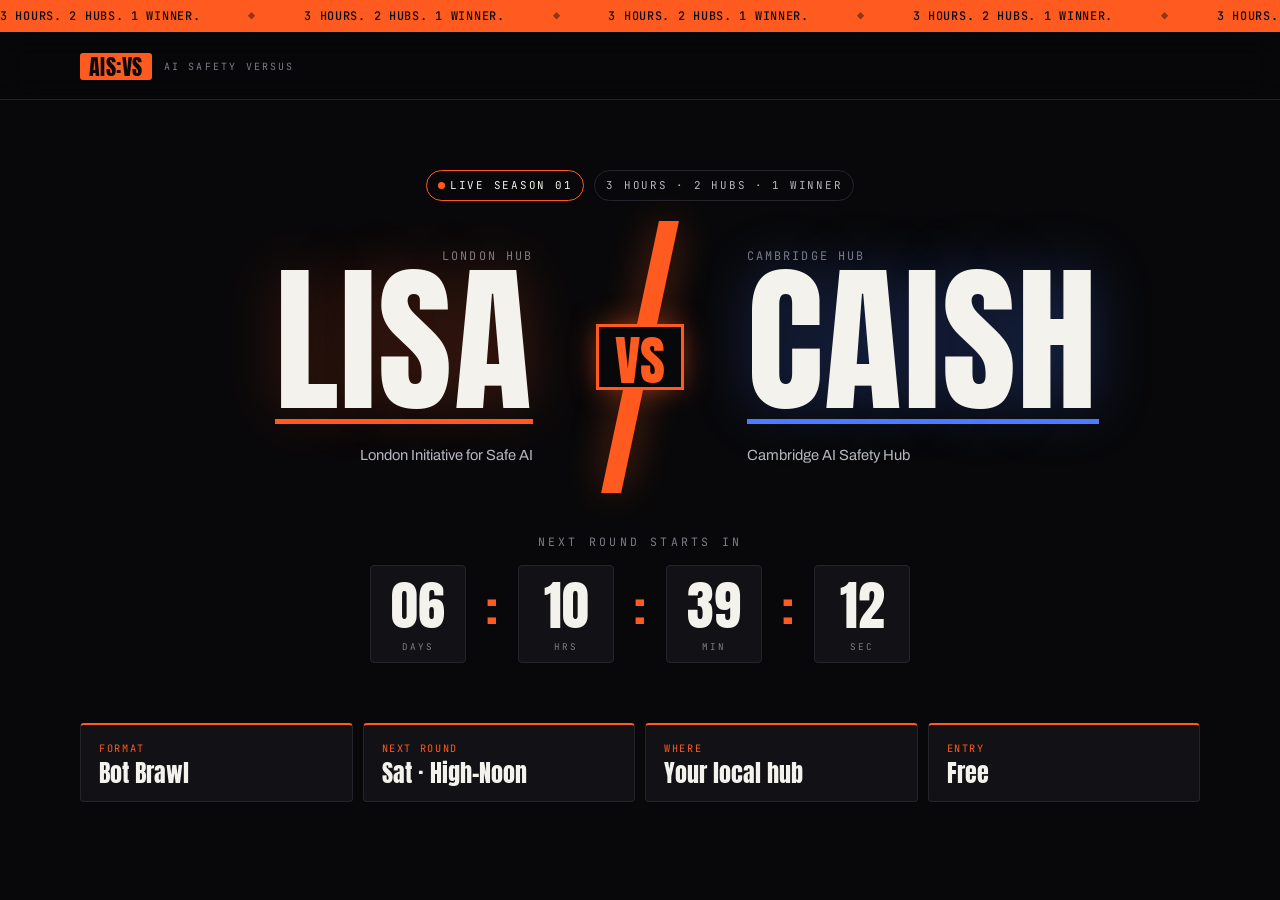
==== commit 1a605731: "Trim site to LISA vs CAISH MVP; archive full site under future/ Reduce the live site to a single-scr" ====
--- a/index.html
+++ b/index.html
@@ -3,13 +3,12 @@
 <head>
   <meta charset="UTF-8" />
   <meta name="viewport" content="width=device-width, initial-scale=1.0" />
-  <title>AIS:VS — AI Safety Versus</title>
-  <meta name="description" content="AI Safety Versus (AIS:VS): the inter-city AI safety hackathon league. Global city hubs go head-to-head in technical alignment and governance sprints. This weekend: LISA (London) vs CAISH (Cambridge)." />
+  <title>AIS:VS — LISA vs CAISH</title>
+  <meta name="description" content="AI Safety Versus (AIS:VS) — LISA (London) vs CAISH (Cambridge). 3 hours. 2 hubs. 1 winner." />
   <meta name="theme-color" content="#0a0a0c" />
 
-  <!-- Open Graph -->
-  <meta property="og:title" content="AIS:VS — AI Safety Versus" />
-  <meta property="og:description" content="3 Hours. 2 Hubs. 1 Winner. LISA vs CAISH — this Saturday, high-noon." />
+  <meta property="og:title" content="AIS:VS — LISA vs CAISH" />
+  <meta property="og:description" content="3 Hours. 2 Hubs. 1 Winner." />
   <meta property="og:type" content="website" />
 
   <link rel="icon" href="assets/favicon.svg" type="image/svg+xml" />
@@ -26,31 +25,21 @@
     <div class="ticker__track" id="tickerTrack"></div>
   </div>
 
-  <!-- ===== NAV ===== -->
-  <header class="nav" id="nav">
+  <!-- ===== NAV (brand only) ===== -->
+  <header class="nav">
     <div class="nav__inner">
       <a href="#top" class="brand" aria-label="AIS:VS home">
         <span class="brand__mark">AIS:VS</span>
         <span class="brand__sub">AI&nbsp;SAFETY&nbsp;VERSUS</span>
       </a>
-      <nav class="nav__links" id="navLinks">
-        <a href="#matchup">Matchup</a>
-        <a href="#format">Format</a>
-        <a href="#hubs">Hubs</a>
-        <a href="#standings">Standings</a>
-        <a href="#apply">Apply</a>
-        <a href="#register" class="btn btn--sm btn--solid">Register</a>
-      </nav>
-      <button class="nav__toggle" id="navToggle" aria-label="Toggle menu" aria-expanded="false">
-        <span></span><span></span><span></span>
-      </button>
     </div>
   </header>
 
   <main id="top">
     <!-- ===== HERO / VERSUS ===== -->
-    <section class="hero" id="hero">
+    <section class="hero">
       <div class="hero__grid-bg" aria-hidden="true"></div>
+
       <div class="hero__meta-top">
         <span class="tag tag--live"><span class="dot"></span>LIVE SEASON 01</span>
         <span class="tag">3 HOURS · 2 HUBS · 1 WINNER</span>
@@ -64,7 +53,6 @@
         </div>
 
         <div class="versus__vs" aria-hidden="true">
-          <span class="versus__slash"></span>
           <span class="versus__vstext">VS</span>
         </div>
 
@@ -76,9 +64,9 @@
       </div>
 
       <!-- Countdown -->
-      <div class="countdown" id="countdown" aria-label="Countdown to next round">
+      <div class="countdown" aria-label="Countdown to next round">
         <span class="countdown__label">NEXT ROUND STARTS IN</span>
-        <div class="countdown__clock" id="clock">
+        <div class="countdown__clock">
           <div class="cd"><span id="cd-d">00</span><small>DAYS</small></div>
           <span class="cd__sep">:</span>
           <div class="cd"><span id="cd-h">00</span><small>HRS</small></div>
@@ -96,264 +84,8 @@
         <div class="metacard"><span class="metacard__k">WHERE</span><span class="metacard__v">Your local hub</span></div>
         <div class="metacard"><span class="metacard__k">ENTRY</span><span class="metacard__v">Free</span></div>
       </div>
-
-      <div class="hero__cta">
-        <a href="#register" class="btn btn--solid btn--lg">Register Now →</a>
-        <a href="#format" class="btn btn--ghost btn--lg">How it works</a>
-      </div>
-    </section>
-
-    <!-- ===== LIVE SCOREBOARD ===== -->
-    <section class="scoreboard reveal" id="scoreboard">
-      <div class="section-head">
-        <span class="eyebrow">// LIVE SCOREBOARD</span>
-        <h2 class="section-title">Round <span class="accent">02</span> — Bot Brawl</h2>
-      </div>
-
-      <div class="board">
-        <div class="board__team board__team--a">
-          <div class="board__name">LISA</div>
-          <div class="board__score" data-count="142">0</div>
-          <div class="board__meter"><i style="--w:71%"></i></div>
-        </div>
-
-        <div class="board__center">
-          <span class="board__status"><span class="dot"></span>IN PROGRESS</span>
-          <span class="board__round">R2 / R3</span>
-          <span class="board__timer" id="boardTimer">41:07</span>
-        </div>
-
-        <div class="board__team board__team--b">
-          <div class="board__name">CAISH</div>
-          <div class="board__score" data-count="138">0</div>
-          <div class="board__meter board__meter--b"><i style="--w:69%"></i></div>
-        </div>
-      </div>
-
-      <div class="board__rounds">
-        <div class="roundpill roundpill--done"><span>R1 · Red-Team Sprint</span><b>LISA 48 – 44 CAISH</b></div>
-        <div class="roundpill roundpill--live"><span>R2 · Bot Brawl</span><b class="live-txt"><span class="dot"></span>LIVE</b></div>
-        <div class="roundpill"><span>R3 · Governance Gauntlet</span><b>Locked</b></div>
-      </div>
-    </section>
-
-    <!-- ===== ABOUT ===== -->
-    <section class="about reveal" id="about">
-      <div class="section-head">
-        <span class="eyebrow">// WHAT IS AIS:VS</span>
-        <h2 class="section-title">An inter-city league for<br />people who take alignment <span class="accent">seriously</span>.</h2>
-      </div>
-      <div class="about__grid">
-        <p class="about__lede">AI&nbsp;Safety&nbsp;Versus pits global city hubs against each other in fast, high-stakes sprints across technical alignment and governance. Same problems, same clock — real research energy, esports pacing. Three hours. Two hubs. One winner.</p>
-        <div class="statgrid">
-          <div class="stat"><b>8</b><span>City hubs</span></div>
-          <div class="stat"><b>3h</b><span>Per versus</span></div>
-          <div class="stat"><b>3</b><span>Sprint rounds</span></div>
-          <div class="stat"><b>∞</b><span>Bragging rights</span></div>
-        </div>
-      </div>
-    </section>
-
-    <!-- ===== FORMAT ===== -->
-    <section class="format reveal" id="format">
-      <div class="section-head">
-        <span class="eyebrow">// THE FORMAT</span>
-        <h2 class="section-title">One versus. <span class="accent">Three</span> rounds.</h2>
-        <p class="section-sub">Every hub fields its best. Points carry across rounds. The scoreboard is live and public — no hiding.</p>
-      </div>
-
-      <div class="cards">
-        <article class="card">
-          <span class="card__idx">01</span>
-          <h3 class="card__title">Red-Team Sprint</h3>
-          <p class="card__body">Break a frontier-style model. Jailbreaks, prompt-injection, spec-gaming — every confirmed exploit banks points for your hub.</p>
-          <span class="card__tag">45 MIN · TECHNICAL</span>
-        </article>
-        <article class="card card--accent">
-          <span class="card__idx">02</span>
-          <h3 class="card__title">Bot Brawl</h3>
-          <p class="card__body">Ship an aligned agent and send it into the arena. Head-to-head evals score helpfulness, honesty, and harmlessness under pressure.</p>
-          <span class="card__tag">90 MIN · BUILD</span>
-        </article>
-        <article class="card">
-          <span class="card__idx">03</span>
-          <h3 class="card__title">Governance Gauntlet</h3>
-          <p class="card__body">Draft policy under a live crisis scenario. A panel of judges scores rigor, feasibility, and the sharpest cross-examination wins the room.</p>
-          <span class="card__tag">45 MIN · POLICY</span>
-        </article>
-      </div>
-    </section>
-
-    <!-- ===== MATCHUP ===== -->
-    <section class="matchup reveal" id="matchup">
-      <div class="section-head">
-        <span class="eyebrow">// THE MATCHUP</span>
-        <h2 class="section-title">Head&#8209;to&#8209;head</h2>
-      </div>
-
-      <div class="h2h">
-        <div class="h2h__col h2h__col--a">
-          <div class="h2h__crest">LISA</div>
-          <div class="h2h__city">London</div>
-          <div class="h2h__cap">Captain · <b>Dr. A. Okafor</b></div>
-        </div>
-
-        <div class="h2h__mid">
-          <div class="h2h__row"><span class="h2h__a">7-2</span><em>SEASON RECORD</em><span class="h2h__b">6-3</span></div>
-          <div class="h2h__row"><span class="h2h__a">1,204</span><em>ELO</em><span class="h2h__b">1,188</span></div>
-          <div class="h2h__row"><span class="h2h__a">32</span><em>ROSTER</em><span class="h2h__b">28</span></div>
-          <div class="h2h__row"><span class="h2h__a">3</span><em>TITLES</em><span class="h2h__b">2</span></div>
-          <div class="h2h__row h2h__row--head"><span class="h2h__a">4</span><em>LAST 5 MEETINGS</em><span class="h2h__b">1</span></div>
-        </div>
-
-        <div class="h2h__col h2h__col--b">
-          <div class="h2h__crest">CAISH</div>
-          <div class="h2h__city">Cambridge</div>
-          <div class="h2h__cap">Captain · <b>M. Lindqvist</b></div>
-        </div>
-      </div>
-    </section>
-
-    <!-- ===== CITY HUBS ===== -->
-    <section class="hubs reveal" id="hubs">
-      <div class="section-head">
-        <span class="eyebrow">// THE LEAGUE</span>
-        <h2 class="section-title">Eight hubs. <span class="accent">One</span> arena.</h2>
-        <p class="section-sub">City hubs qualify through the season. Don't see yours? Bring the league to your city →</p>
-      </div>
-      <div class="hubgrid" id="hubgrid"><!-- injected by app.js --></div>
-    </section>
-
-    <!-- ===== STANDINGS ===== -->
-    <section class="standings reveal" id="standings">
-      <div class="section-head">
-        <span class="eyebrow">// SEASON 01 STANDINGS</span>
-        <h2 class="section-title">The ladder</h2>
-      </div>
-      <div class="table-wrap">
-        <table class="ladder">
-          <thead>
-            <tr><th>#</th><th>Hub</th><th>City</th><th class="num">W</th><th class="num">L</th><th class="num">ELO</th><th class="num">Form</th></tr>
-          </thead>
-          <tbody id="ladderBody"><!-- injected by app.js --></tbody>
-        </table>
-      </div>
-    </section>
-
-    <!-- ===== SCHEDULE ===== -->
-    <section class="schedule reveal" id="schedule">
-      <div class="section-head">
-        <span class="eyebrow">// RUN OF SHOW</span>
-        <h2 class="section-title">Three hours, no filler</h2>
-      </div>
-      <ol class="timeline">
-        <li><span class="timeline__t">11:45</span><div><b>Doors &amp; check-in</b><p>Grab a seat at your local hub. Terminals warm up.</p></div></li>
-        <li><span class="timeline__t">12:00</span><div><b>R1 · Red-Team Sprint</b><p>The clock starts. First blood on the scoreboard.</p></div></li>
-        <li><span class="timeline__t">12:45</span><div><b>R2 · Bot Brawl</b><p>Agents enter the arena. Live head-to-head evals.</p></div></li>
-        <li><span class="timeline__t">14:15</span><div><b>R3 · Governance Gauntlet</b><p>Policy under fire. Judges cross-examine.</p></div></li>
-        <li><span class="timeline__t">15:00</span><div><b>Verdict &amp; trophy</b><p>Final scores locked. One hub takes the belt.</p></div></li>
-      </ol>
-    </section>
-
-    <!-- ===== APPLY: NODE CAPTAIN + NEWSLETTER ===== -->
-    <section class="apply reveal" id="apply">
-      <div class="apply__grid">
-        <div class="apply__intro">
-          <span class="eyebrow">// NODE CAPTAIN PROGRAM</span>
-          <h2 class="section-title">Bring AIS:VS<br />to <span class="accent">your city</span>.</h2>
-          <p class="section-sub">Node Captains run a local hub — find a venue, rally hackers, and put your city on the ladder. We handle the format, problems, judges, and live scoring. You bring the room.</p>
-          <ul class="perks">
-            <li>Full event kit &amp; problem sets</li>
-            <li>Judge panel + live scoreboard access</li>
-            <li>Travel support for finals</li>
-            <li>A seat on the league council</li>
-          </ul>
-        </div>
-
-        <form class="form" id="captainForm" novalidate>
-          <h3 class="form__title">Apply to captain a hub</h3>
-
-          <div class="field">
-            <label for="f-name">Your name</label>
-            <input id="f-name" name="name" type="text" autocomplete="name" required placeholder="Ada Lovelace" />
-            <span class="field__err" data-for="name"></span>
-          </div>
-
-          <div class="field">
-            <label for="f-email">Email</label>
-            <input id="f-email" name="email" type="email" autocomplete="email" required placeholder="you@city.org" />
-            <span class="field__err" data-for="email"></span>
-          </div>
-
-          <div class="field">
-            <label for="f-city">City</label>
-            <input id="f-city" name="city" type="text" required placeholder="e.g. Toronto" />
-            <span class="field__err" data-for="city"></span>
-          </div>
-
-          <div class="field">
-            <label for="f-venue">Venue ideas</label>
-            <input id="f-venue" name="venue" type="text" placeholder="University lab, coworking space…" />
-          </div>
-
-          <div class="field">
-            <label for="f-capacity">Estimated hacker capacity</label>
-            <select id="f-capacity" name="capacity" required>
-              <option value="" disabled selected>Choose a range…</option>
-              <option>Under 20</option>
-              <option>20–50</option>
-              <option>50–100</option>
-              <option>100+</option>
-            </select>
-            <span class="field__err" data-for="capacity"></span>
-          </div>
-
-          <div class="field">
-            <label for="f-note">Why your city? <span class="opt">(optional)</span></label>
-            <textarea id="f-note" name="note" rows="3" placeholder="Tell us about your community…"></textarea>
-          </div>
-
-          <button type="submit" class="btn btn--solid btn--block">Submit application</button>
-          <p class="form__ok" id="formOk" hidden>✓ Application received. We'll be in touch at the email above.</p>
-        </form>
-      </div>
-
-      <!-- Newsletter -->
-      <div class="newsletter" id="register">
-        <div class="newsletter__text">
-          <span class="eyebrow">// STAY IN THE LOOP</span>
-          <h3>Get match alerts, drops &amp; results.</h3>
-          <p>No spam. Just the scoreboard, the schedule, and the occasional trash talk.</p>
-        </div>
-        <form class="newsletter__form" id="newsForm" novalidate>
-          <input id="newsEmail" type="email" required placeholder="you@email.com" aria-label="Email address" />
-          <button type="submit" class="btn btn--solid">Subscribe</button>
-          <p class="newsletter__ok" id="newsOk" hidden>✓ You're on the list.</p>
-        </form>
-      </div>
     </section>
   </main>
-
-  <!-- ===== FOOTER ===== -->
-  <footer class="footer">
-    <div class="footer__top">
-      <div class="brand">
-        <span class="brand__mark">AIS:VS</span>
-        <span class="brand__sub">AI&nbsp;SAFETY&nbsp;VERSUS</span>
-      </div>
-      <nav class="footer__links">
-        <a href="#matchup">Matchup</a>
-        <a href="#format">Format</a>
-        <a href="#hubs">Hubs</a>
-        <a href="#standings">Standings</a>
-        <a href="#apply">Apply</a>
-      </nav>
-    </div>
-    <div class="footer__bar">
-      <span>© <span id="year"></span> AI Safety Versus — Season 01</span>
-      <span class="footer__cities">London · Cambridge · Oxford · SF · Berlin · Paris · Singapore · Lisbon</span>
-    </div>
-  </footer>
 
   <script src="app.js"></script>
 </body>
--- a/styles.css
+++ b/styles.css
@@ -1,31 +1,20 @@
 /* ============================================================
-   AIS:VS — AI Safety Versus
-   Design system: esports energy × research-lab precision
+   AIS:VS — LISA vs CAISH (MVP)
+   Single-screen hero. Esports energy × research-lab precision.
    ============================================================ */
 
 :root {
-  /* palette */
-  --bg:        #08080a;
-  --bg-2:      #0c0c0f;
-  --panel:     #121216;
-  --panel-2:   #17171c;
-  --line:      #24242c;
-  --line-2:    #33333d;
-
-  --ink:       #f4f2ec;
-  --ink-dim:   #b6b6be;
-  --ink-mute:  #7c7c86;
-
-  --orange:    #ff5a1f;   /* brand / LISA */
-  --orange-2:  #ff7a3c;
-  --blue:      #4d7cff;   /* CAISH */
-  --blue-2:    #6b93ff;
-  --cyan:      #2fe6e0;   /* terminal accent */
-
-  --a: var(--orange);     /* team A */
-  --b: var(--blue);       /* team B */
-
-  /* type */
+  --bg:       #08080a;
+  --panel:    #121216;
+  --line:     #24242c;
+
+  --ink:      #f4f2ec;
+  --ink-dim:  #b6b6be;
+  --ink-mute: #7c7c86;
+
+  --orange:   #ff5a1f;   /* brand / LISA */
+  --blue:     #4d7cff;   /* CAISH */
+
   --display: "Anton", "Archivo", system-ui, sans-serif;
   --sans: "Archivo", system-ui, -apple-system, sans-serif;
   --mono: "JetBrains Mono", ui-monospace, monospace;
@@ -38,7 +27,7 @@
 
 * { box-sizing: border-box; }
 
-html { scroll-behavior: smooth; scroll-padding-top: calc(var(--nav-h) + 44px); }
+html { scroll-behavior: smooth; }
 
 body {
   margin: 0;
@@ -51,75 +40,8 @@
   overflow-x: hidden;
 }
 
-img { max-width: 100%; display: block; }
 a { color: inherit; text-decoration: none; }
-
 ::selection { background: var(--orange); color: #000; }
-
-/* ---------- shared ---------- */
-.accent { color: var(--orange); }
-
-.eyebrow {
-  font-family: var(--mono);
-  font-size: .72rem;
-  letter-spacing: .18em;
-  color: var(--orange);
-  text-transform: uppercase;
-  font-weight: 500;
-}
-
-section {
-  max-width: var(--maxw);
-  margin: 0 auto;
-  padding: clamp(56px, 9vw, 120px) clamp(18px, 5vw, 40px);
-}
-
-.section-head { margin-bottom: clamp(28px, 5vw, 52px); }
-
-.section-title {
-  font-family: var(--display);
-  font-weight: 400;
-  font-size: clamp(2.1rem, 6vw, 4.2rem);
-  line-height: .96;
-  letter-spacing: .01em;
-  text-transform: uppercase;
-  margin: .35em 0 0;
-}
-
-.section-sub {
-  color: var(--ink-dim);
-  max-width: 60ch;
-  margin: 1em 0 0;
-  font-size: clamp(1rem, 1.4vw, 1.12rem);
-}
-
-/* ---------- buttons ---------- */
-.btn {
-  --pad: 13px 22px;
-  display: inline-flex;
-  align-items: center;
-  justify-content: center;
-  gap: .5em;
-  padding: var(--pad);
-  font-family: var(--sans);
-  font-weight: 800;
-  font-size: .92rem;
-  letter-spacing: .02em;
-  text-transform: uppercase;
-  border: 2px solid transparent;
-  border-radius: var(--radius);
-  cursor: pointer;
-  transition: transform .12s var(--ease), background .18s, color .18s, box-shadow .18s;
-  white-space: nowrap;
-}
-.btn:active { transform: translateY(1px); }
-.btn--solid { background: var(--orange); color: #0a0a0a; }
-.btn--solid:hover { background: var(--orange-2); box-shadow: 0 0 0 1px var(--orange), 0 8px 30px -8px var(--orange); }
-.btn--ghost { border-color: var(--line-2); color: var(--ink); background: transparent; }
-.btn--ghost:hover { border-color: var(--ink); background: rgba(255,255,255,.04); }
-.btn--sm { --pad: 9px 16px; font-size: .8rem; }
-.btn--lg { --pad: 16px 30px; font-size: 1rem; }
-.btn--block { width: 100%; margin-top: 8px; }
 
 /* ---------- tags / dots ---------- */
 .tag {
@@ -172,12 +94,11 @@
 }
 .ticker:hover .ticker__track { animation-play-state: paused; }
 .ticker__track span { display: inline-flex; align-items: center; gap: .5em; }
-.ticker__track b { font-weight: 700; }
 .ticker__track .sep { opacity: .45; }
 @keyframes scroll-x { from { transform: translateX(0); } to { transform: translateX(-50%); } }
 
 /* ============================================================
-   NAV
+   NAV (brand only)
    ============================================================ */
 .nav {
   position: sticky;
@@ -186,9 +107,7 @@
   background: rgba(8,8,10,.72);
   backdrop-filter: blur(14px);
   border-bottom: 1px solid var(--line);
-  transition: border-color .3s, background .3s;
-}
-.nav.is-scrolled { background: rgba(8,8,10,.92); }
+}
 .nav__inner {
   max-width: var(--maxw);
   margin: 0 auto;
@@ -196,7 +115,6 @@
   padding: 0 clamp(18px, 5vw, 40px);
   display: flex;
   align-items: center;
-  justify-content: space-between;
 }
 .brand { display: inline-flex; align-items: center; gap: 12px; }
 .brand__mark {
@@ -215,42 +133,15 @@
   letter-spacing: .22em;
   color: var(--ink-mute);
 }
-.nav__links { display: flex; align-items: center; gap: clamp(14px, 2vw, 30px); }
-.nav__links > a:not(.btn) {
-  font-family: var(--mono);
-  font-size: .82rem;
-  letter-spacing: .04em;
-  color: var(--ink-dim);
-  text-transform: uppercase;
-  transition: color .15s;
-  position: relative;
-}
-.nav__links > a:not(.btn):hover { color: var(--ink); }
-.nav__links > a:not(.btn)::after {
-  content: ""; position: absolute; left: 0; bottom: -6px;
-  width: 0; height: 2px; background: var(--orange);
-  transition: width .2s var(--ease);
-}
-.nav__links > a:not(.btn):hover::after { width: 100%; }
-
-.nav__toggle {
-  display: none;
-  flex-direction: column;
-  gap: 5px;
-  background: none; border: none; cursor: pointer; padding: 8px;
-}
-.nav__toggle span { width: 24px; height: 2px; background: var(--ink); transition: .25s var(--ease); }
-.nav__toggle[aria-expanded="true"] span:nth-child(1) { transform: translateY(7px) rotate(45deg); }
-.nav__toggle[aria-expanded="true"] span:nth-child(2) { opacity: 0; }
-.nav__toggle[aria-expanded="true"] span:nth-child(3) { transform: translateY(-7px) rotate(-45deg); }
 
 /* ============================================================
    HERO / VERSUS
    ============================================================ */
 .hero {
   position: relative;
-  padding-top: clamp(40px, 6vw, 70px);
-  padding-bottom: clamp(48px, 7vw, 90px);
+  max-width: var(--maxw);
+  margin: 0 auto;
+  padding: clamp(40px, 6vw, 70px) clamp(18px, 5vw, 40px) clamp(56px, 8vw, 96px);
   overflow: hidden;
 }
 .hero__grid-bg {
@@ -279,7 +170,6 @@
   position: relative;
 }
 .versus::before {
-  /* diagonal split accent */
   content: "";
   position: absolute;
   top: -12%; bottom: -12%; left: 50%;
@@ -309,26 +199,15 @@
   margin: .06em 0;
   text-transform: uppercase;
 }
-.versus__side--a .versus__name {
-  color: var(--ink);
-  text-shadow: 0 0 60px rgba(255,90,31,.25);
-}
-.versus__side--b .versus__name {
-  color: var(--ink);
-  text-shadow: 0 0 60px rgba(77,124,255,.28);
-}
-.versus__side--a .versus__name { border-bottom: 5px solid var(--orange); display: inline-block; padding-bottom: .08em; align-self: flex-end; }
-.versus__side--b .versus__name { border-bottom: 5px solid var(--blue); display: inline-block; padding-bottom: .08em; align-self: flex-start; }
+.versus__side--a .versus__name { color: var(--ink); text-shadow: 0 0 60px rgba(255,90,31,.25); border-bottom: 5px solid var(--orange); display: inline-block; padding-bottom: .08em; align-self: flex-end; }
+.versus__side--b .versus__name { color: var(--ink); text-shadow: 0 0 60px rgba(77,124,255,.28); border-bottom: 5px solid var(--blue); display: inline-block; padding-bottom: .08em; align-self: flex-start; }
 .versus__desc {
   font-size: clamp(.7rem, 1.3vw, .92rem);
   color: var(--ink-dim);
   margin-top: .7em;
 }
 
-.versus__vs {
-  position: relative; z-index: 2;
-  display: grid; place-items: center;
-}
+.versus__vs { position: relative; z-index: 2; display: grid; place-items: center; }
 .versus__vstext {
   font-family: var(--display);
   font-size: clamp(1.6rem, 5vw, 3.4rem);
@@ -341,10 +220,7 @@
 }
 
 /* countdown */
-.countdown {
-  margin: clamp(38px, 6vw, 66px) auto 0;
-  text-align: center;
-}
+.countdown { margin: clamp(38px, 6vw, 66px) auto 0; text-align: center; }
 .countdown__label {
   font-family: var(--mono);
   font-size: .72rem;
@@ -353,11 +229,7 @@
   display: block;
   margin-bottom: 14px;
 }
-.countdown__clock {
-  display: inline-flex;
-  align-items: flex-start;
-  gap: clamp(8px, 2vw, 20px);
-}
+.countdown__clock { display: inline-flex; align-items: flex-start; gap: clamp(8px, 2vw, 20px); }
 .cd {
   display: flex; flex-direction: column; align-items: center;
   min-width: clamp(58px, 12vw, 96px);
@@ -373,19 +245,8 @@
   color: var(--ink);
   font-variant-numeric: tabular-nums;
 }
-.cd > small {
-  font-family: var(--mono);
-  font-size: .58rem;
-  letter-spacing: .2em;
-  color: var(--ink-mute);
-  margin-top: 8px;
-}
-.cd__sep {
-  font-family: var(--display);
-  font-size: clamp(1.6rem, 5vw, 3rem);
-  color: var(--orange);
-  padding-top: 8px;
-}
+.cd > small { font-family: var(--mono); font-size: .58rem; letter-spacing: .2em; color: var(--ink-mute); margin-top: 8px; }
+.cd__sep { font-family: var(--display); font-size: clamp(1.6rem, 5vw, 3rem); color: var(--orange); padding-top: 8px; }
 
 /* meta cards */
 .metacards {
@@ -405,343 +266,17 @@
 .metacard__k { font-family: var(--mono); font-size: .64rem; letter-spacing: .16em; color: var(--orange); }
 .metacard__v { font-family: var(--display); font-size: clamp(1.05rem, 2.4vw, 1.5rem); line-height: 1; }
 
-.hero__cta {
-  margin-top: clamp(30px, 5vw, 44px);
-  display: flex; flex-wrap: wrap; gap: 14px; justify-content: center;
-}
-
-/* ============================================================
-   SCOREBOARD
-   ============================================================ */
-.scoreboard { padding-top: clamp(40px, 6vw, 80px); }
-.board {
-  display: grid;
-  grid-template-columns: 1fr auto 1fr;
-  align-items: center;
-  gap: clamp(12px, 3vw, 40px);
-  background: linear-gradient(180deg, var(--panel-2), var(--panel));
-  border: 1px solid var(--line);
-  border-radius: 8px;
-  padding: clamp(22px, 4vw, 40px);
-}
-.board__team { display: flex; flex-direction: column; }
-.board__team--b { text-align: right; align-items: flex-end; }
-.board__name { font-family: var(--display); font-size: clamp(1.4rem, 4vw, 2.4rem); letter-spacing: .03em; }
-.board__team--a .board__name { color: var(--orange); }
-.board__team--b .board__name { color: var(--blue-2); }
-.board__score {
-  font-family: var(--display);
-  font-size: clamp(3.2rem, 12vw, 6.5rem);
-  line-height: .9;
-  font-variant-numeric: tabular-nums;
-}
-.board__meter { height: 6px; width: 100%; background: var(--line); border-radius: 999px; margin-top: 10px; overflow: hidden; }
-.board__meter i { display: block; height: 100%; width: var(--w); background: var(--orange); border-radius: 999px; transition: width 1.4s var(--ease); }
-.board__meter--b i { background: var(--blue); margin-left: auto; }
-
-.board__center { text-align: center; display: flex; flex-direction: column; gap: 8px; align-items: center; }
-.board__status {
-  font-family: var(--mono); font-size: .68rem; letter-spacing: .16em;
-  display: inline-flex; align-items: center; gap: .5em; color: var(--ink-dim);
-}
-.board__round { font-family: var(--mono); font-size: .72rem; color: var(--ink-mute); }
-.board__timer {
-  font-family: var(--display);
-  font-size: clamp(1.5rem, 4vw, 2.4rem);
-  color: var(--cyan);
-  font-variant-numeric: tabular-nums;
-}
-
-.board__rounds { margin-top: 14px; display: grid; grid-template-columns: repeat(3, 1fr); gap: 10px; }
-.roundpill {
-  background: var(--panel);
-  border: 1px solid var(--line);
-  border-left: 3px solid var(--line-2);
-  border-radius: var(--radius);
-  padding: 12px 14px;
-  display: flex; flex-direction: column; gap: 4px;
-}
-.roundpill span { font-family: var(--mono); font-size: .7rem; letter-spacing: .04em; color: var(--ink-dim); }
-.roundpill b { font-size: .92rem; }
-.roundpill--done { border-left-color: var(--ink-mute); }
-.roundpill--live { border-left-color: var(--orange); }
-.live-txt { color: var(--orange); display: inline-flex; align-items: center; gap: .5em; }
-
-/* ============================================================
-   ABOUT
-   ============================================================ */
-.about__grid { display: grid; grid-template-columns: 1.4fr 1fr; gap: clamp(30px, 5vw, 64px); align-items: center; }
-.about__lede { font-size: clamp(1.15rem, 2.4vw, 1.7rem); line-height: 1.4; color: var(--ink); }
-.statgrid { display: grid; grid-template-columns: repeat(2, 1fr); gap: 12px; }
-.stat {
-  background: var(--panel); border: 1px solid var(--line); border-radius: var(--radius);
-  padding: 20px; text-align: center;
-}
-.stat b { font-family: var(--display); font-size: clamp(2.2rem, 5vw, 3.2rem); display: block; color: var(--orange); line-height: 1; }
-.stat span { font-family: var(--mono); font-size: .72rem; letter-spacing: .12em; color: var(--ink-mute); text-transform: uppercase; }
-
-/* ============================================================
-   FORMAT CARDS
-   ============================================================ */
-.cards { display: grid; grid-template-columns: repeat(3, 1fr); gap: 16px; }
-.card {
-  background: var(--panel);
-  border: 1px solid var(--line);
-  border-radius: 8px;
-  padding: clamp(22px, 3vw, 32px);
-  position: relative;
-  overflow: hidden;
-  transition: transform .2s var(--ease), border-color .2s;
-}
-.card:hover { transform: translateY(-4px); border-color: var(--line-2); }
-.card__idx {
-  font-family: var(--display);
-  font-size: 3.4rem;
-  color: var(--line-2);
-  line-height: 1;
-  display: block;
-}
-.card--accent { border-color: var(--orange); background: linear-gradient(180deg, rgba(255,90,31,.09), var(--panel)); }
-.card--accent .card__idx { color: var(--orange); }
-.card__title { font-family: var(--display); font-weight: 400; font-size: 1.7rem; margin: 12px 0 8px; text-transform: uppercase; letter-spacing: .01em; }
-.card__body { color: var(--ink-dim); font-size: .98rem; }
-.card__tag { font-family: var(--mono); font-size: .66rem; letter-spacing: .14em; color: var(--ink-mute); margin-top: 18px; display: inline-block; }
-
-/* ============================================================
-   MATCHUP H2H
-   ============================================================ */
-.h2h {
-  display: grid;
-  grid-template-columns: 1fr 1.4fr 1fr;
-  gap: clamp(14px, 3vw, 36px);
-  align-items: center;
-}
-.h2h__col { text-align: center; padding: clamp(20px, 3vw, 34px) 12px; border: 1px solid var(--line); border-radius: 8px; background: var(--panel); }
-.h2h__col--a { border-top: 3px solid var(--orange); }
-.h2h__col--b { border-top: 3px solid var(--blue); }
-.h2h__crest { font-family: var(--display); font-size: clamp(2.4rem, 6vw, 4rem); line-height: 1; }
-.h2h__col--a .h2h__crest { color: var(--orange); }
-.h2h__col--b .h2h__crest { color: var(--blue-2); }
-.h2h__city { font-family: var(--mono); font-size: .8rem; letter-spacing: .14em; color: var(--ink-mute); text-transform: uppercase; margin-top: 8px; }
-.h2h__cap { font-size: .84rem; color: var(--ink-dim); margin-top: 14px; }
-.h2h__cap b { color: var(--ink); }
-
-.h2h__mid { display: flex; flex-direction: column; gap: 2px; }
-.h2h__row {
-  display: grid; grid-template-columns: 1fr auto 1fr; align-items: center;
-  padding: 12px 6px; border-bottom: 1px solid var(--line);
-}
-.h2h__row em {
-  font-family: var(--mono); font-style: normal; font-size: .64rem; letter-spacing: .16em;
-  color: var(--ink-mute); text-transform: uppercase; padding: 0 14px; text-align: center;
-}
-.h2h__a, .h2h__b { font-family: var(--display); font-size: clamp(1.3rem, 3vw, 2rem); }
-.h2h__a { text-align: right; color: var(--orange); }
-.h2h__b { text-align: left;  color: var(--blue-2); }
-.h2h__row--head { background: rgba(255,255,255,.02); border-radius: var(--radius); }
-
-/* ============================================================
-   HUBS GRID
-   ============================================================ */
-.hubgrid { display: grid; grid-template-columns: repeat(4, 1fr); gap: 12px; }
-.hub {
-  background: var(--panel);
-  border: 1px solid var(--line);
-  border-radius: 8px;
-  padding: 20px;
-  display: flex; flex-direction: column; gap: 6px;
-  transition: transform .18s var(--ease), border-color .18s;
-  position: relative;
-}
-.hub:hover { transform: translateY(-3px); border-color: var(--line-2); }
-.hub__code { font-family: var(--display); font-size: 1.9rem; line-height: 1; }
-.hub__city { font-family: var(--mono); font-size: .74rem; letter-spacing: .1em; color: var(--ink-mute); text-transform: uppercase; }
-.hub__status {
-  margin-top: auto;
-  font-family: var(--mono); font-size: .64rem; letter-spacing: .1em;
-  display: inline-flex; align-items: center; gap: .5em; text-transform: uppercase;
-  padding-top: 10px;
-}
-.hub__status--active { color: var(--orange); }
-.hub__status--qualified { color: var(--cyan); }
-.hub__status--open { color: var(--ink-mute); }
-.hub .dot--cyan { background: var(--cyan); box-shadow: none; animation: none; }
-.hub .dot--mute { background: var(--ink-mute); box-shadow: none; animation: none; }
-
-/* ============================================================
-   STANDINGS TABLE
-   ============================================================ */
-.table-wrap { overflow-x: auto; border: 1px solid var(--line); border-radius: 8px; }
-.ladder { width: 100%; border-collapse: collapse; min-width: 560px; }
-.ladder thead th {
-  font-family: var(--mono); font-size: .68rem; letter-spacing: .14em; text-transform: uppercase;
-  color: var(--ink-mute); text-align: left; padding: 14px 16px; background: var(--panel-2);
-  border-bottom: 1px solid var(--line); font-weight: 500;
-}
-.ladder th.num, .ladder td.num { text-align: right; }
-.ladder tbody td { padding: 14px 16px; border-bottom: 1px solid var(--line); font-size: .95rem; }
-.ladder tbody tr:last-child td { border-bottom: none; }
-.ladder tbody tr:hover { background: rgba(255,255,255,.02); }
-.ladder__rank { font-family: var(--display); font-size: 1.2rem; color: var(--ink-mute); width: 40px; }
-.ladder__hub { font-family: var(--display); font-size: 1.15rem; letter-spacing: .02em; }
-.ladder tr.is-a .ladder__hub { color: var(--orange); }
-.ladder tr.is-b .ladder__hub { color: var(--blue-2); }
-.ladder__form { font-family: var(--mono); letter-spacing: .1em; }
-.ladder__form .w { color: var(--cyan); }
-.ladder__form .l { color: var(--ink-mute); }
-
-/* ============================================================
-   SCHEDULE TIMELINE
-   ============================================================ */
-.timeline { list-style: none; margin: 0; padding: 0; position: relative; }
-.timeline::before {
-  content: ""; position: absolute; left: 82px; top: 8px; bottom: 8px; width: 2px; background: var(--line);
-}
-.timeline li { display: grid; grid-template-columns: 82px 1fr; gap: 24px; padding: 16px 0; position: relative; }
-.timeline__t {
-  font-family: var(--display); font-size: 1.4rem; color: var(--orange); text-align: right;
-  font-variant-numeric: tabular-nums; padding-right: 4px;
-}
-.timeline li::before {
-  content: ""; position: absolute; left: 76px; top: 22px;
-  width: 14px; height: 14px; border-radius: 50%;
-  background: var(--bg); border: 3px solid var(--orange);
-}
-.timeline b { font-size: 1.1rem; }
-.timeline p { margin: 4px 0 0; color: var(--ink-dim); font-size: .95rem; }
-
-/* ============================================================
-   APPLY / FORM / NEWSLETTER
-   ============================================================ */
-.apply__grid { display: grid; grid-template-columns: 1fr 1fr; gap: clamp(28px, 5vw, 64px); align-items: start; }
-.perks { list-style: none; margin: 24px 0 0; padding: 0; display: grid; gap: 10px; }
-.perks li {
-  font-family: var(--mono); font-size: .85rem; color: var(--ink-dim);
-  padding-left: 26px; position: relative;
-}
-.perks li::before { content: "→"; position: absolute; left: 0; color: var(--orange); font-weight: 700; }
-
-.form {
-  background: var(--panel);
-  border: 1px solid var(--line);
-  border-radius: 10px;
-  padding: clamp(24px, 4vw, 36px);
-}
-.form__title { font-family: var(--display); font-weight: 400; font-size: 1.7rem; margin: 0 0 20px; text-transform: uppercase; letter-spacing: .01em; }
-.field { margin-bottom: 16px; }
-.field label { display: block; font-family: var(--mono); font-size: .72rem; letter-spacing: .1em; color: var(--ink-dim); text-transform: uppercase; margin-bottom: 7px; }
-.field label .opt { color: var(--ink-mute); text-transform: none; letter-spacing: 0; }
-.field input, .field select, .field textarea {
-  width: 100%;
-  background: var(--bg-2);
-  border: 1px solid var(--line);
-  border-radius: var(--radius);
-  color: var(--ink);
-  padding: 12px 14px;
-  font-family: var(--sans);
-  font-size: .95rem;
-  transition: border-color .15s, box-shadow .15s;
-}
-.field textarea { resize: vertical; }
-.field input:focus, .field select:focus, .field textarea:focus {
-  outline: none; border-color: var(--orange); box-shadow: 0 0 0 3px rgba(255,90,31,.15);
-}
-.field input::placeholder, .field textarea::placeholder { color: var(--ink-mute); }
-.field select { appearance: none; cursor: pointer; }
-.field.is-invalid input, .field.is-invalid select { border-color: #ff4444; }
-.field__err { display: block; color: #ff6a6a; font-size: .78rem; margin-top: 6px; min-height: 1em; }
-.form__ok { color: var(--cyan); font-family: var(--mono); font-size: .85rem; margin-top: 14px; }
-
-.newsletter {
-  margin-top: clamp(36px, 6vw, 64px);
-  background: linear-gradient(120deg, rgba(255,90,31,.12), var(--panel));
-  border: 1px solid var(--orange);
-  border-radius: 10px;
-  padding: clamp(26px, 4vw, 44px);
-  display: grid; grid-template-columns: 1.2fr 1fr; gap: 28px; align-items: center;
-}
-.newsletter h3 { font-family: var(--display); font-weight: 400; font-size: clamp(1.5rem, 3vw, 2.2rem); margin: 10px 0 6px; text-transform: uppercase; }
-.newsletter p { color: var(--ink-dim); margin: 0; }
-.newsletter__form { display: flex; gap: 10px; flex-wrap: wrap; position: relative; }
-.newsletter__form input {
-  flex: 1 1 200px;
-  background: var(--bg-2); border: 1px solid var(--line); border-radius: var(--radius);
-  color: var(--ink); padding: 13px 16px; font-family: var(--sans); font-size: .95rem;
-}
-.newsletter__form input:focus { outline: none; border-color: var(--orange); }
-.newsletter__ok { flex-basis: 100%; color: var(--cyan); font-family: var(--mono); font-size: .85rem; margin: 4px 0 0; }
-
-/* ============================================================
-   FOOTER
-   ============================================================ */
-.footer { border-top: 1px solid var(--line); background: var(--bg-2); }
-.footer__top {
-  max-width: var(--maxw); margin: 0 auto;
-  padding: clamp(32px, 5vw, 52px) clamp(18px, 5vw, 40px) 24px;
-  display: flex; flex-wrap: wrap; gap: 24px; justify-content: space-between; align-items: center;
-}
-.footer__links { display: flex; flex-wrap: wrap; gap: 22px; }
-.footer__links a { font-family: var(--mono); font-size: .8rem; letter-spacing: .06em; color: var(--ink-dim); text-transform: uppercase; }
-.footer__links a:hover { color: var(--orange); }
-.footer__bar {
-  border-top: 1px solid var(--line);
-  max-width: var(--maxw); margin: 0 auto;
-  padding: 18px clamp(18px, 5vw, 40px);
-  display: flex; flex-wrap: wrap; gap: 10px; justify-content: space-between;
-  font-family: var(--mono); font-size: .72rem; color: var(--ink-mute); letter-spacing: .06em;
-}
-
-/* ============================================================
-   REVEAL ANIMATION
-   ============================================================ */
-.reveal { opacity: 0; transform: translateY(24px); transition: opacity .7s var(--ease), transform .7s var(--ease); }
-.reveal.is-in { opacity: 1; transform: none; }
-
+/* ============================================================
+   MOTION / RESPONSIVE
+   ============================================================ */
 @media (prefers-reduced-motion: reduce) {
   * { animation-duration: .001ms !important; animation-iteration-count: 1 !important; transition-duration: .001ms !important; scroll-behavior: auto !important; }
-  .reveal { opacity: 1; transform: none; }
-}
-
-/* ============================================================
-   RESPONSIVE
-   ============================================================ */
-@media (max-width: 900px) {
-  .nav__links {
-    position: fixed; inset: var(--nav-h) 0 auto 0;
-    flex-direction: column; align-items: stretch;
-    background: var(--bg-2); border-bottom: 1px solid var(--line);
-    padding: 18px clamp(18px, 5vw, 40px) 26px; gap: 6px;
-    transform: translateY(-130%); transition: transform .3s var(--ease); z-index: 40;
-  }
-  .nav__links.is-open { transform: translateY(0); }
-  .nav__links > a:not(.btn) { padding: 12px 4px; font-size: 1rem; border-bottom: 1px solid var(--line); }
-  .nav__links > a:not(.btn)::after { display: none; }
-  .nav__links .btn { margin-top: 10px; }
-  .nav__toggle { display: flex; }
-
-  .about__grid { grid-template-columns: 1fr; }
-  .cards { grid-template-columns: 1fr; }
-  .h2h { grid-template-columns: 1fr; }
-  .h2h__mid { order: 3; }
-  .hubgrid { grid-template-columns: repeat(2, 1fr); }
-  .apply__grid { grid-template-columns: 1fr; }
-  .newsletter { grid-template-columns: 1fr; }
 }
 
 @media (max-width: 620px) {
   .metacards { grid-template-columns: repeat(2, 1fr); }
-  .board { grid-template-columns: 1fr; text-align: center; gap: 20px; }
-  .board__team, .board__team--b { align-items: center; text-align: center; }
-  .board__meter--b i { margin: 0 auto; }
-  .board__rounds { grid-template-columns: 1fr; }
-  .board__score { font-size: 4.5rem; }
   .versus__vstext { font-size: 1.4rem; }
-  .statgrid { grid-template-columns: repeat(2, 1fr); }
   .brand__sub { display: none; }
-  .timeline::before { left: 60px; }
-  .timeline li { grid-template-columns: 60px 1fr; gap: 16px; }
-  .timeline li::before { left: 54px; }
-
   .versus { gap: 4px; }
   .versus__name { font-size: clamp(2.5rem, 13.5vw, 4.4rem); }
   .versus__side--a { padding-right: 8px; }
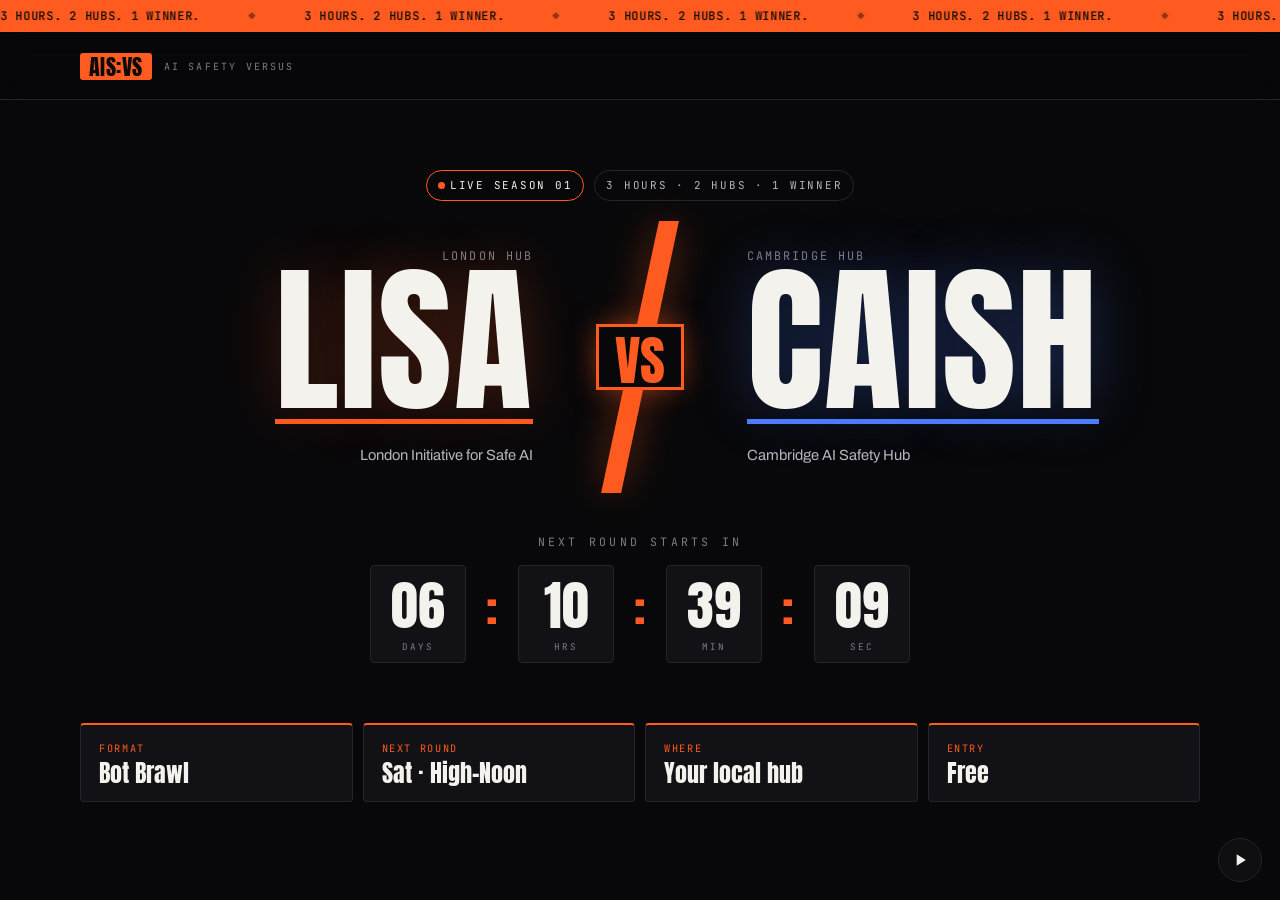
==== commit ee389b20: "Add looping background audio with corner play/pause toggle Autoplays on page open (falling back to f" ====
--- a/index.html
+++ b/index.html
@@ -87,6 +87,18 @@
     </section>
   </main>
 
+  <!-- ===== BACKGROUND AUDIO ===== -->
+  <audio id="bgAudio" src="assets/the-final-banner.mp3" loop preload="auto"></audio>
+  <button id="audioToggle" class="audio-toggle" type="button" aria-label="Pause background music" aria-pressed="true">
+    <svg class="audio-toggle__icon audio-toggle__icon--pause" viewBox="0 0 24 24" aria-hidden="true">
+      <rect x="6" y="5" width="4" height="14" rx="1"></rect>
+      <rect x="14" y="5" width="4" height="14" rx="1"></rect>
+    </svg>
+    <svg class="audio-toggle__icon audio-toggle__icon--play" viewBox="0 0 24 24" aria-hidden="true">
+      <path d="M8 5v14l11-7z"></path>
+    </svg>
+  </button>
+
   <script src="app.js"></script>
 </body>
 </html>
--- a/styles.css
+++ b/styles.css
@@ -283,3 +283,40 @@
   .versus__side--b { padding-left: 8px; }
   .versus__desc { font-size: .62rem; }
 }
+
+/* ============================================================
+   BACKGROUND AUDIO TOGGLE
+   ============================================================ */
+.audio-toggle {
+  position: fixed;
+  right: 18px;
+  bottom: 18px;
+  z-index: 60;
+  width: 44px;
+  height: 44px;
+  display: grid;
+  place-items: center;
+  padding: 0;
+  cursor: pointer;
+  color: var(--ink);
+  background: rgba(18, 18, 22, .72);
+  border: 1px solid var(--line);
+  border-radius: 999px;
+  backdrop-filter: blur(6px);
+  -webkit-backdrop-filter: blur(6px);
+  transition: color .2s var(--ease), border-color .2s var(--ease),
+              background .2s var(--ease), transform .2s var(--ease);
+}
+.audio-toggle:hover { color: var(--orange); border-color: var(--orange); transform: translateY(-1px); }
+.audio-toggle:focus-visible { outline: 2px solid var(--orange); outline-offset: 2px; }
+.audio-toggle__icon { width: 20px; height: 20px; fill: currentColor; }
+/* Default state = playing → show pause glyph */
+.audio-toggle__icon--play { display: none; }
+.audio-toggle__icon--pause { display: block; }
+/* Paused state → show play glyph */
+.audio-toggle.is-paused .audio-toggle__icon--play { display: block; }
+.audio-toggle.is-paused .audio-toggle__icon--pause { display: none; }
+
+@media (max-width: 620px) {
+  .audio-toggle { right: 12px; bottom: 12px; }
+}
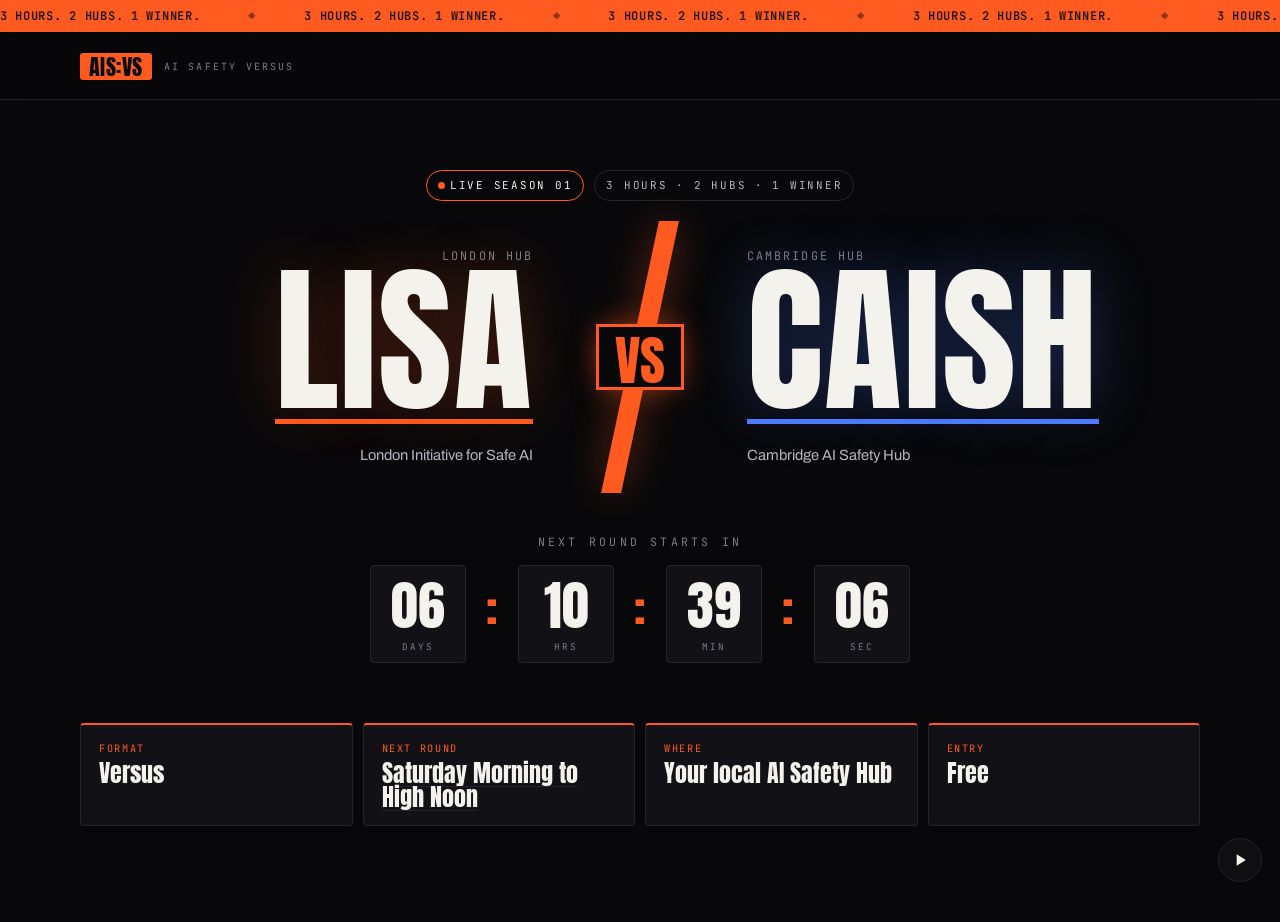
==== commit bb8a8435: "Update metacard copy and link next-round to Luma Change FORMAT to Versus, NEXT ROUND to a linked "Sa" ====
--- a/index.html
+++ b/index.html
@@ -79,9 +79,9 @@
 
       <!-- Meta cards -->
       <div class="metacards">
-        <div class="metacard"><span class="metacard__k">FORMAT</span><span class="metacard__v">Bot Brawl</span></div>
-        <div class="metacard"><span class="metacard__k">NEXT ROUND</span><span class="metacard__v">Sat · High-Noon</span></div>
-        <div class="metacard"><span class="metacard__k">WHERE</span><span class="metacard__v">Your local hub</span></div>
+        <div class="metacard"><span class="metacard__k">FORMAT</span><span class="metacard__v">Versus</span></div>
+        <div class="metacard"><span class="metacard__k">NEXT ROUND</span><a class="metacard__v metacard__link" href="https://luma.com/9kg6npgl" target="_blank" rel="noopener">Saturday Morning to High Noon</a></div>
+        <div class="metacard"><span class="metacard__k">WHERE</span><span class="metacard__v">Your local AI Safety Hub</span></div>
         <div class="metacard"><span class="metacard__k">ENTRY</span><span class="metacard__v">Free</span></div>
       </div>
     </section>
--- a/styles.css
+++ b/styles.css
@@ -265,6 +265,9 @@
 }
 .metacard__k { font-family: var(--mono); font-size: .64rem; letter-spacing: .16em; color: var(--orange); }
 .metacard__v { font-family: var(--display); font-size: clamp(1.05rem, 2.4vw, 1.5rem); line-height: 1; }
+.metacard__link { display: inline-block; cursor: pointer; text-decoration: underline; text-underline-offset: 3px; text-decoration-thickness: 1px; text-decoration-color: var(--line); transition: color .2s var(--ease), text-decoration-color .2s var(--ease); }
+.metacard__link:hover { color: var(--orange); text-decoration-color: var(--orange); }
+.metacard__link:focus-visible { outline: 2px solid var(--orange); outline-offset: 2px; }
 
 /* ============================================================
    MOTION / RESPONSIVE
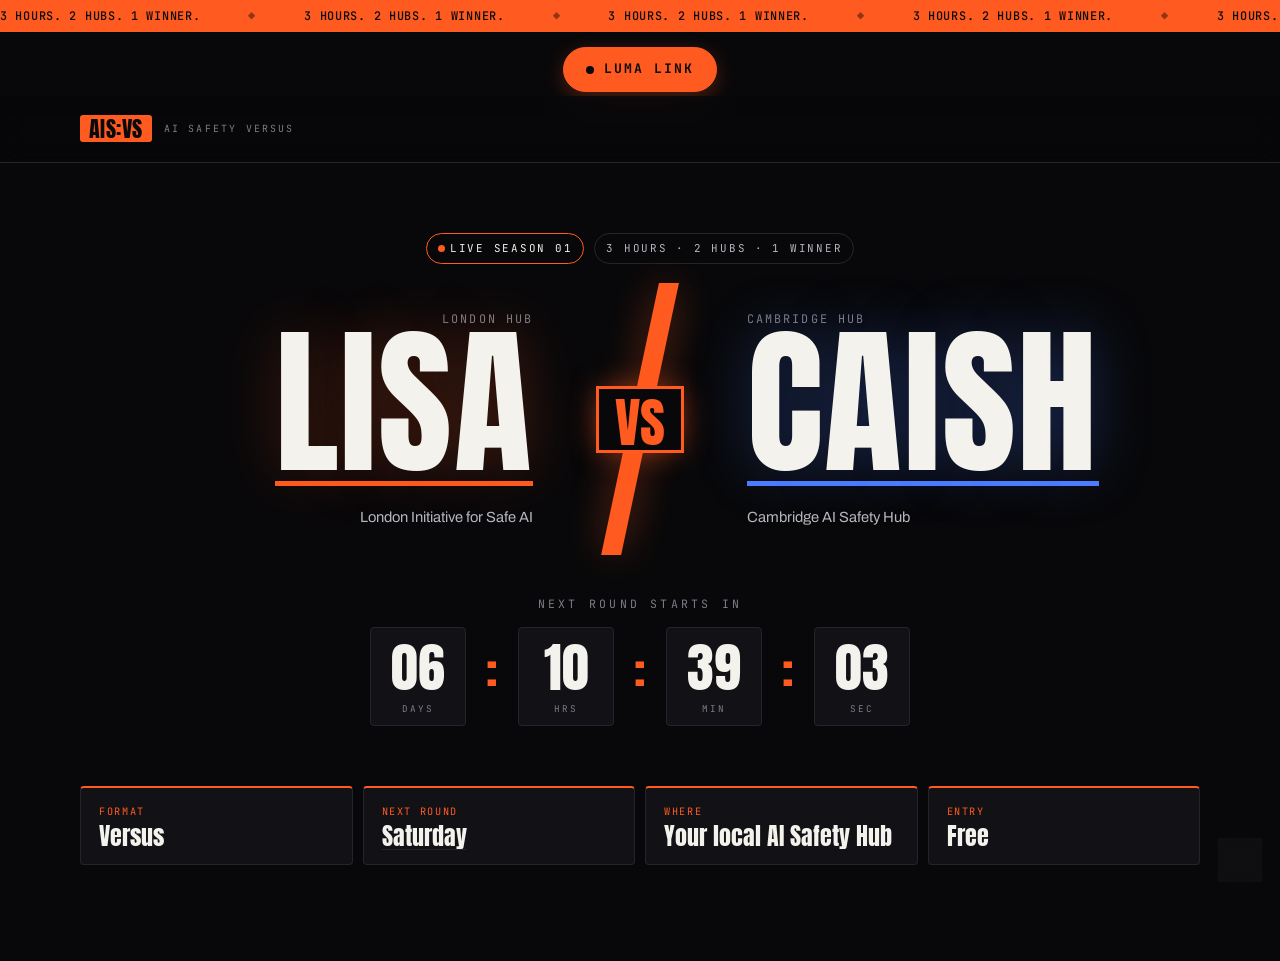
==== commit 2f5a883d: "Shorten next-round to Saturday; add centered Luma Link CTA under ticker Change NEXT ROUND value to "" ====
--- a/index.html
+++ b/index.html
@@ -23,6 +23,14 @@
   <!-- ===== LIVE TICKER ===== -->
   <div class="ticker" id="ticker" aria-hidden="true">
     <div class="ticker__track" id="tickerTrack"></div>
+  </div>
+
+  <!-- ===== LUMA CTA ===== -->
+  <div class="luma-bar">
+    <a class="luma-btn" href="https://luma.com/9kg6npgl" target="_blank" rel="noopener">
+      <span class="luma-btn__dot" aria-hidden="true"></span>
+      Luma Link
+    </a>
   </div>
 
   <!-- ===== NAV (brand only) ===== -->
@@ -80,7 +88,7 @@
       <!-- Meta cards -->
       <div class="metacards">
         <div class="metacard"><span class="metacard__k">FORMAT</span><span class="metacard__v">Versus</span></div>
-        <div class="metacard"><span class="metacard__k">NEXT ROUND</span><a class="metacard__v metacard__link" href="https://luma.com/9kg6npgl" target="_blank" rel="noopener">Saturday Morning to High Noon</a></div>
+        <div class="metacard"><span class="metacard__k">NEXT ROUND</span><a class="metacard__v metacard__link" href="https://luma.com/9kg6npgl" target="_blank" rel="noopener">Saturday</a></div>
         <div class="metacard"><span class="metacard__k">WHERE</span><span class="metacard__v">Your local AI Safety Hub</span></div>
         <div class="metacard"><span class="metacard__k">ENTRY</span><span class="metacard__v">Free</span></div>
       </div>
--- a/styles.css
+++ b/styles.css
@@ -268,6 +268,32 @@
 .metacard__link { display: inline-block; cursor: pointer; text-decoration: underline; text-underline-offset: 3px; text-decoration-thickness: 1px; text-decoration-color: var(--line); transition: color .2s var(--ease), text-decoration-color .2s var(--ease); }
 .metacard__link:hover { color: var(--orange); text-decoration-color: var(--orange); }
 .metacard__link:focus-visible { outline: 2px solid var(--orange); outline-offset: 2px; }
+
+/* ============================================================
+   LUMA CTA BAR
+   ============================================================ */
+.luma-bar { display: flex; justify-content: center; padding: 14px 16px 4px; }
+.luma-btn {
+  display: inline-flex;
+  align-items: center;
+  gap: 10px;
+  font-family: var(--mono);
+  font-weight: 700;
+  font-size: .82rem;
+  letter-spacing: .16em;
+  text-transform: uppercase;
+  color: #0a0a0a;
+  background: var(--orange);
+  border: 1px solid var(--orange);
+  border-radius: 999px;
+  padding: 11px 22px;
+  box-shadow: 0 6px 20px rgba(255, 90, 31, .28);
+  transition: transform .2s var(--ease), box-shadow .2s var(--ease), background .2s var(--ease);
+}
+.luma-btn:hover { transform: translateY(-1px); box-shadow: 0 10px 28px rgba(255, 90, 31, .42); }
+.luma-btn:focus-visible { outline: 2px solid var(--ink); outline-offset: 3px; }
+.luma-btn__dot { width: 8px; height: 8px; border-radius: 50%; background: #0a0a0a; animation: luma-pulse 1.6s var(--ease) infinite; }
+@keyframes luma-pulse { 0%, 100% { opacity: 1; transform: scale(1); } 50% { opacity: .45; transform: scale(.7); } }
 
 /* ============================================================
    MOTION / RESPONSIVE
